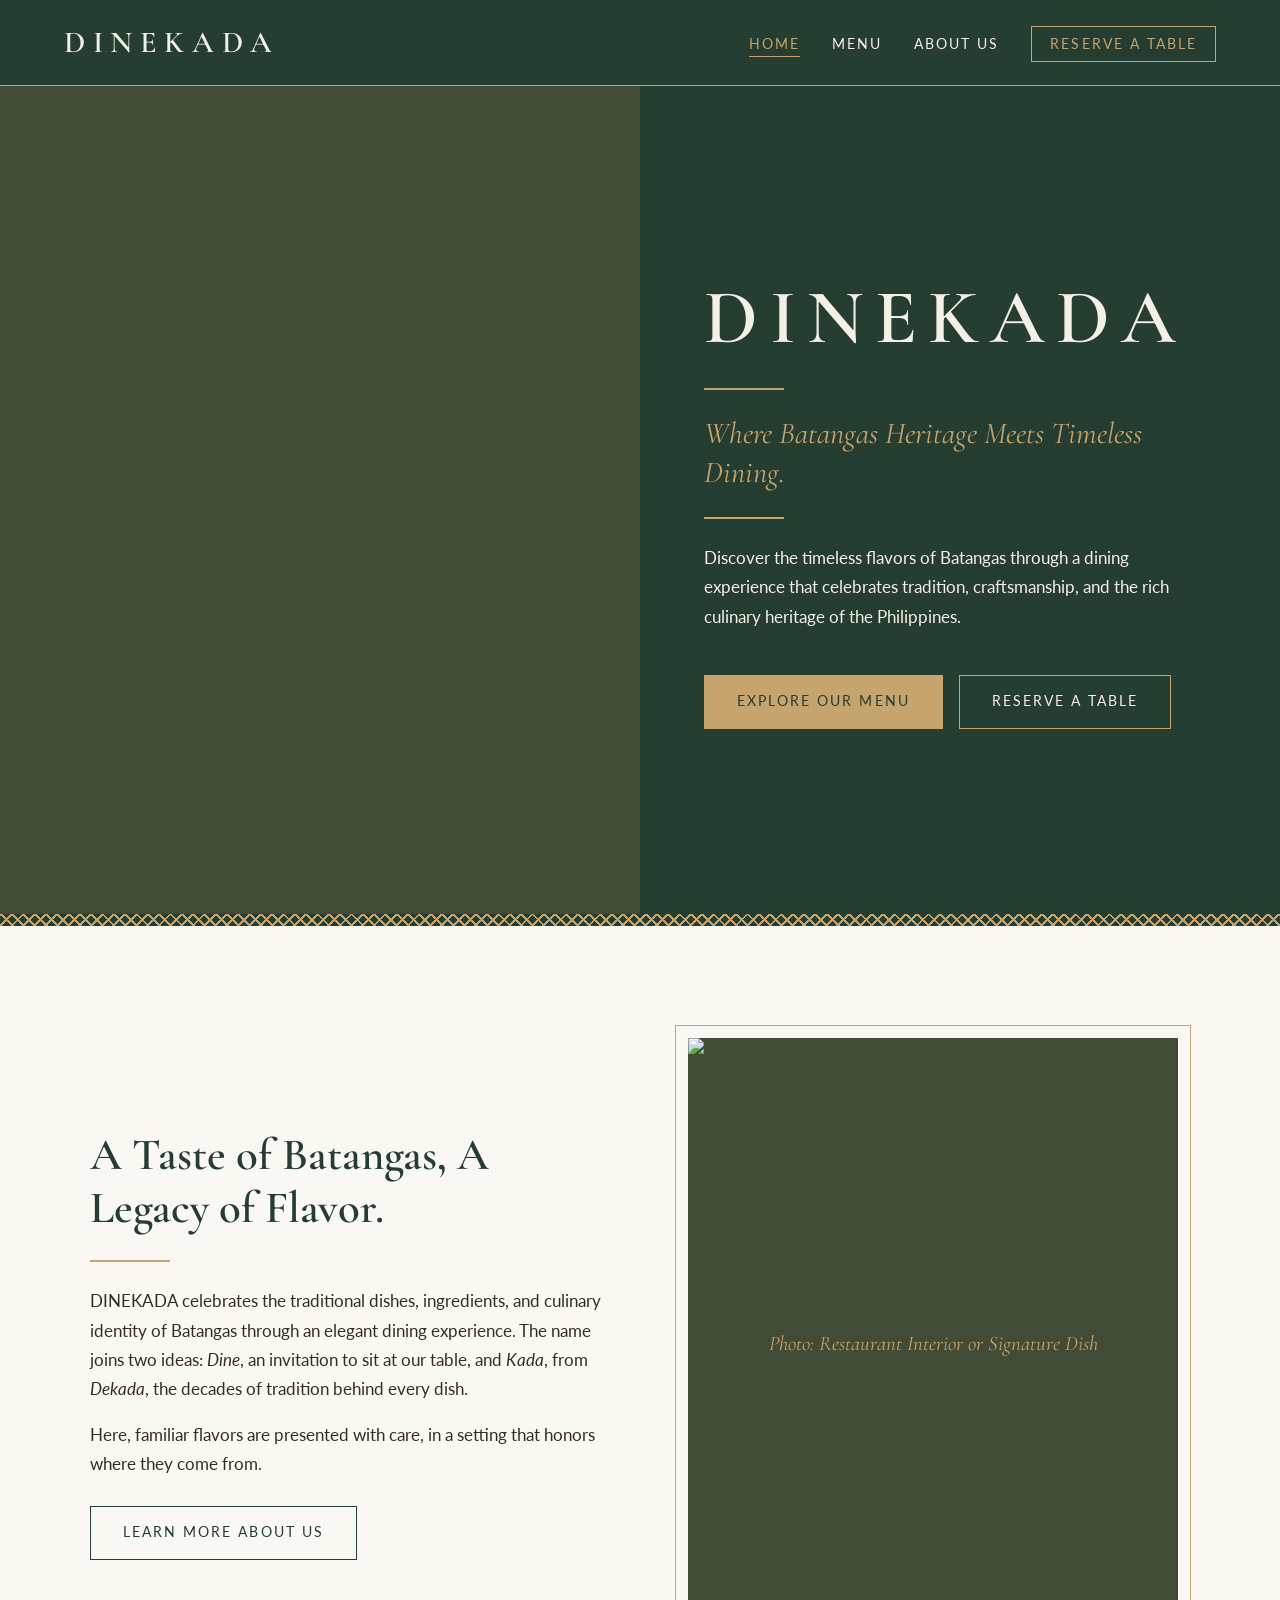
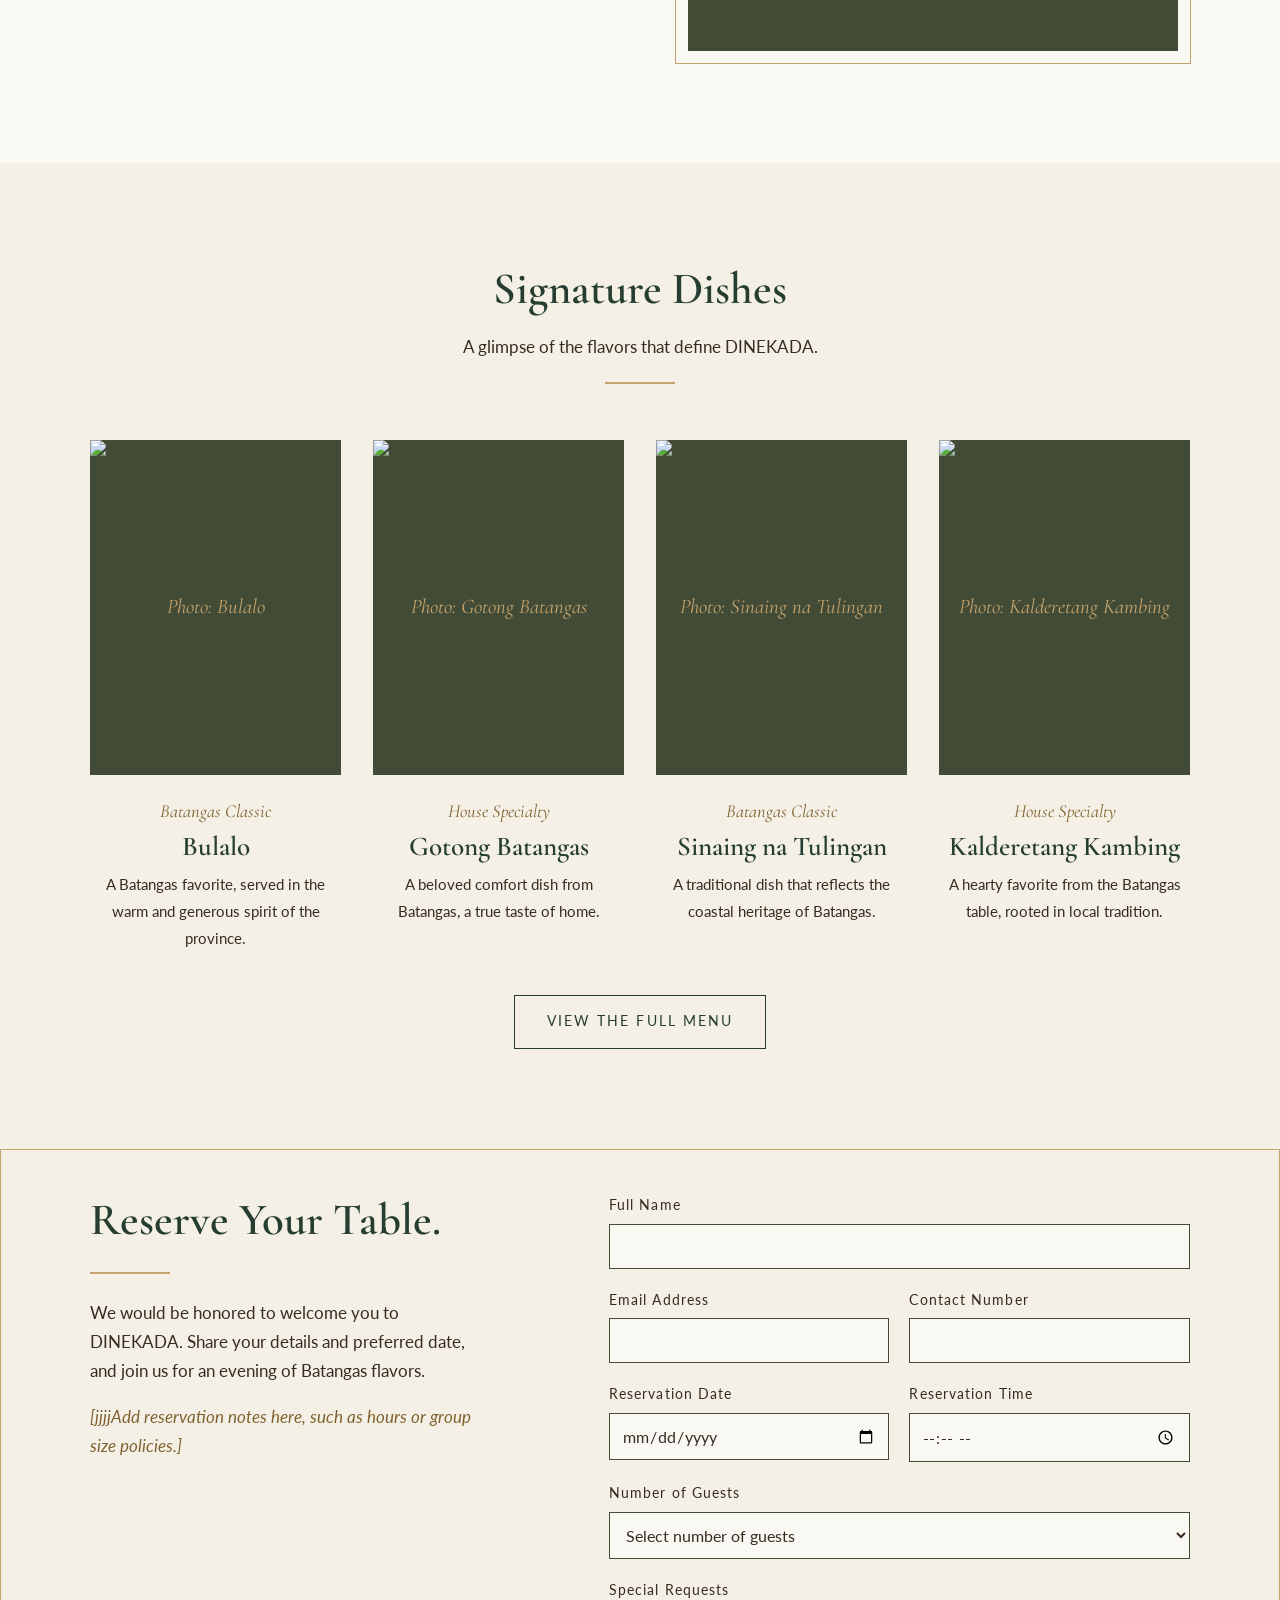
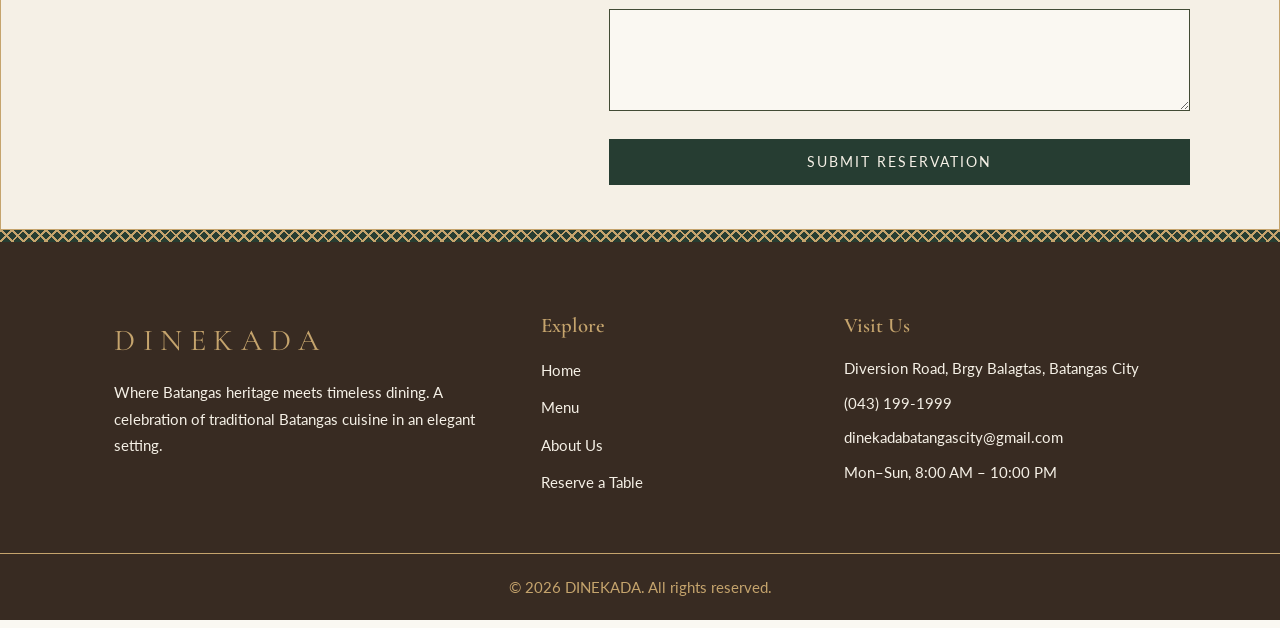
==== index.html @ 94283e31 "commit" ====
<!DOCTYPE html>
<html lang="en">
<head>
  <meta charset="UTF-8">
  <meta name="viewport" content="width=device-width, initial-scale=1.0">
  <title>DINEKADA | Where Batangas Heritage Meets Timeless Dining</title>
  <meta name="description" content="DINEKADA is a fine dining restaurant celebrating traditional Batangas cuisine.">

  <!-- Fonts (needs internet). If offline, the website uses Georgia and Arial instead. -->
  <link rel="preconnect" href="https://fonts.googleapis.com">
  <link rel="preconnect" href="https://fonts.gstatic.com" crossorigin>
  <link href="https://fonts.googleapis.com/css2?family=Cormorant+Garamond:ital,wght@0,500;0,600;1,500&family=Lato:wght@400;700&display=swap" rel="stylesheet">

  <!-- The one stylesheet used by all three pages -->
  <link rel="stylesheet" href="style.css">
</head>
<body>

  <!-- ===== NAVIGATION BAR (same on every page) ===== -->
  <header class="site-header">
    <nav class="nav-container">
      <a href="index.html" class="logo">DINEKADA</a>
      <ul class="nav-links">
        <li><a href="index.html" class="active">Home</a></li>
        <li><a href="menu.html">Menu</a></li>
        <li><a href="about.html">About Us</a></li>
        <li><a href="#reservation" class="nav-reserve">Reserve a Table</a></li>
      </ul>
    </nav>
  </header>

  <main>

  <!-- ===== HERO: slideshow on the left, restaurant introduction on the right ===== -->
  <section class="hero">

    <!-- CSS-only slideshow (no JavaScript). 4 photos fade in and out. -->
    <div class="hero-slideshow">
      <!-- PHOTO: replace images/restaurant/restaurant1.jpg -->
      <div class="slide slide-1 photo-frame" data-label="Restaurant Photo 1">
        <img src="images/restaurant/restaurant1.jpg" alt="DINEKADA restaurant, photo 1">
      </div>

      <!-- PHOTO: replace images/restaurant/restaurant2.jpg -->
      <div class="slide slide-2 photo-frame" data-label="Restaurant Photo 2">
        <img src="images/restaurant/restaurant2.jpg" alt="DINEKADA restaurant, photo 2">
      </div>

      <!-- PHOTO: replace images/restaurant/restaurant3.jpg -->
      <div class="slide slide-3 photo-frame" data-label="Restaurant Photo 3">
        <img src="images/restaurant/restaurant3.jpg" alt="DINEKADA restaurant, photo 3">
      </div>

      <!-- PHOTO: replace images/restaurant/restaurant4.jpg -->
      <div class="slide slide-4 photo-frame" data-label="Restaurant Photo 4">
        <img src="images/restaurant/restaurant4.jpg" alt="DINEKADA restaurant, photo 4">
      </div>

    </div>

    <div class="hero-text">
      <h1>DINEKADA</h1>
      <div class="gold-line"></div>
      <p class="hero-tagline">Where Batangas Heritage Meets Timeless Dining.</p>
      <div class="gold-line"></div>
      <p class="hero-intro">Discover the timeless flavors of Batangas through a dining experience that celebrates tradition, craftsmanship, and the rich culinary heritage of the Philippines.</p>
      <div class="button-row">
        <a href="menu.html" class="btn btn-gold">Explore Our Menu</a>
        <a href="#reservation" class="btn btn-outline">Reserve a Table</a>
      </div>
    </div>
  </section>

  <div class="weave-band"></div>

  <!-- ===== RESTAURANT INTRODUCTION ===== -->
  <section class="section bg-ivory" id="introduction">
    <div class="container split">
      <div>
        <h2>A Taste of Batangas, A Legacy of Flavor.</h2>
        <div class="gold-line"></div>
        <!-- EDIT: change this description to your own words -->
        <p>DINEKADA celebrates the traditional dishes, ingredients, and culinary identity of Batangas through an elegant dining experience. The name joins two ideas: <em>Dine</em>, an invitation to sit at our table, and <em>Kada</em>, from <em>Dekada</em>, the decades of tradition behind every dish.</p>
        <p>Here, familiar flavors are presented with care, in a setting that honors where they come from.</p>
        <div class="button-row">
          <a href="about.html" class="btn btn-dark">Learn More About Us</a>
        </div>
      </div>
      <!-- PHOTO: replace images/restaurant/interior1.jpg -->
<div class="photo-frame photo-tall photo-outlined" data-label="Photo: Restaurant Interior or Signature Dish">
  <img src="images/restaurant/interior1.jpg" alt="Interior of the DINEKADA dining room">
</div>
    </div>
  </section>

  <!-- ===== FEATURED FOOD ===== -->
  <section class="section bg-cream" id="featured-food">
    <div class="container">
      <div class="section-heading">
        <h2>Signature Dishes</h2>
        <p>A glimpse of the flavors that define DINEKADA.</p>
      </div>
      <div class="dish-grid">
        <article class="dish-card">
          <!-- PHOTO: replace images/food/bulalo.jpg -->
<div class="photo-frame photo-port " data-label="Photo: Bulalo">
  <img src="images/food/bulalo.jpg" alt="Bulalo served at DINEKADA">
</div>
          <span class="dish-tag">Batangas Classic</span>
          <h3>Bulalo</h3>
          <p>A Batangas favorite, served in the warm and generous spirit of the province.</p>
        </article>

        <article class="dish-card">
          <!-- PHOTO: replace images/food/gotong-batangas.jpg -->
<div class="photo-frame photo-port " data-label="Photo: Gotong Batangas">
  <img src="images/food/gotong-batangas.jpg" alt="Gotong Batangas served at DINEKADA">
</div>
          <span class="dish-tag">House Specialty</span>
          <h3>Gotong Batangas</h3>
          <p>A beloved comfort dish from Batangas, a true taste of home.</p>
        </article>

        <article class="dish-card">
          <!-- PHOTO: replace images/food/sinaing-na-tulingan.jpg -->
<div class="photo-frame photo-port " data-label="Photo: Sinaing na Tulingan">
  <img src="images/food/sinaing-na-tulingan.jpg" alt="Sinaing na Tulingan served at DINEKADA">
</div>
          <span class="dish-tag">Batangas Classic</span>
          <h3>Sinaing na Tulingan</h3>
          <p>A traditional dish that reflects the coastal heritage of Batangas.</p>
        </article>

        <article class="dish-card">
          <!-- PHOTO: replace images/food/kalderetang-kambing.jpg -->
<div class="photo-frame photo-port " data-label="Photo: Kalderetang Kambing">
  <img src="images/food/kalderetang-kambing.jpg" alt="Kalderetang Kambing served at DINEKADA">
</div>
          <span class="dish-tag">House Specialty</span>
          <h3>Kalderetang Kambing</h3>
          <p>A hearty favorite from the Batangas table, rooted in local tradition.</p>
        </article>
      </div>
      <div class="button-row button-row-center">
        <a href="menu.html" class="btn btn-dark">View the Full Menu</a>
      </div>
    </div>
  </section>

  <!-- ===== RESERVATION ===== -->
<form class="reservation-form" action="thankyou.html" method="get">
    <div class="container reservation-layout">

      <div class="reservation-info">
        <h2>Reserve Your Table.</h2>
        <div class="gold-line"></div>
        <p>We would be honored to welcome you to DINEKADA. Share your details and preferred date, and join us for an evening of Batangas flavors.</p>
        <p class="placeholder-text">[jjjjAdd reservation notes here, such as hours or group size policies.]</p>
      </div>

      <!-- RESERVATION FORM
           This form only displays the fields. It does NOT save or send anything yet.
           Later, a backend developer can replace action="#" with the real
           address (for example action="reserve.php"). Each field already has a
           "name" so a backend can read it. -->
      <form class="reservation-form" action="#" method="post">
        <div class="form-grid">

          <div class="form-full">
            <label for="full-name">Full Name</label>
            <input type="text" id="full-name" name="full_name" required>
          </div>

          <div>
            <label for="email">Email Address</label>
            <input type="email" id="email" name="email" required>
          </div>

          <div>
            <label for="phone">Contact Number</label>
            <input type="tel" id="phone" name="phone" required>
          </div>

          <div>
            <label for="date">Reservation Date</label>
            <input type="date" id="date" name="reservation_date" required>
          </div>

          <div>
            <label for="time">Reservation Time</label>
            <input type="time" id="time" name="reservation_time" required>
          </div>

          <div class="form-full">
            <label for="guests">Number of Guests</label>
            <select id="guests" name="guests" required>
              <option value="">Select number of guests</option>
              <option>1</option><option>2</option><option>3</option><option>4</option>
              <option>5</option><option>6</option><option>7</option><option>8</option>
              <option>9</option><option>10</option><option>More than 10</option>
            </select>
          </div>

          <div class="form-full">
            <label for="requests">Special Requests</label>
            <textarea id="requests" name="special_requests" rows="4"></textarea>
          </div>

          <div class="form-full">
            <button type="submit" class="btn">Submit Reservation</button>
          </div>

        </div>
      </form>

    </div>
  </section>

  </main>

  <!-- ===== FOOTER (same on every page) ===== -->
  <div class="weave-band"></div>
  <footer class="site-footer">
    <div class="footer-container">

      <div class="footer-brand">
        <div class="footer-logo">DINEKADA</div>
        <p>Where Batangas heritage meets timeless dining. A celebration of traditional Batangas cuisine in an elegant setting.</p>
      </div>

      <div>
        <h4>Explore</h4>
        <ul class="footer-links">
          <li><a href="index.html">Home</a></li>
          <li><a href="menu.html">Menu</a></li>
          <li><a href="about.html">About Us</a></li>
          <li><a href="index.html#reservation">Reserve a Table</a></li>
        </ul>
      </div>

      <div>
        <h4>Visit Us</h4>
        <p> Diversion Road, Brgy Balagtas, Batangas City</p>
        <p> (043) 199-1999 </p>
        <p> dinekadabatangascity@gmail.com</p>
        <p> Mon–Sun, 8:00 AM – 10:00 PM</p>
      </div> 

    </div>
    <p class="copyright">&copy; 2026 DINEKADA. All rights reserved.</p>
  </footer>

</body>
</html>
---- style.css ----
/* =====================================================
   DINEKADA – style.css
   One stylesheet shared by index.html, menu.html, about.html

   TABLE OF CONTENTS
   1. Colors, fonts and basic settings
   2. Navigation bar
   3. Buttons
   4. Photo frames (image placeholders)
   5. Layout helpers (sections, split layout)
   6. Homepage: hero slideshow
   7. Homepage: featured dishes
   8. Reservation form
   9. Page banner (Menu and About pages)
   10. Menu page
   11. About page
   12. Footer
   13. Tablet and mobile (responsive)
   ===================================================== */


/* ---------- 1. COLORS, FONTS AND BASIC SETTINGS ---------- */

/* Colors are saved as variables. Change a color here
   and it changes everywhere on the website. */
:root {
  --forest: #263D32;      /* Deep Forest Green */
  --olive: #424B35;       /* Dark Olive */
  --gold: #C5A46D;        /* Antique Gold */
  --gold-dark: #7F6130;   /* Darker gold, easier to read on cream */
  --cream: #F5F0E6;       /* Warm Cream */
  --ivory: #FAF8F2;       /* Ivory White */
  --brown: #382B22;       /* Dark Brown */
}

* {
  box-sizing: border-box;
}

html {
  scroll-behavior: smooth;   /* smooth jump when clicking anchor links */
}

body {
  margin: 0;
  font-family: "Lato", Arial, sans-serif;   /* body text */
  font-size: 1.05rem;
  line-height: 1.75;
  color: var(--brown);
  background: var(--ivory);
}

/* Headings use a serif font */
h1, h2, h3, h4 {
  font-family: "Cormorant Garamond", Georgia, serif;
  font-weight: 600;
  line-height: 1.2;
  margin: 0 0 16px;
}

h2 { font-size: 2.8rem; color: var(--forest); }
h3 { font-size: 1.7rem; color: var(--forest); }

p { margin: 0 0 16px; }

a { color: inherit; }

img { max-width: 100%; display: block; }

/* Keyboard users can see where they are */
a:focus-visible, input:focus, select:focus, textarea:focus {
  outline: 2px solid var(--gold);
  outline-offset: 3px;
}

/* Anchor links should not hide under the sticky navigation bar */
[id] { scroll-margin-top: 90px; }


/* ---------- 2. NAVIGATION BAR ---------- */

.site-header {
  background: var(--forest);
  border-bottom: 1px solid var(--gold);
  position: sticky;      /* stays at the top while scrolling */
  top: 0;
  z-index: 100;
}

.nav-container {
  max-width: 1200px;
  margin: 0 auto;
  padding: 16px 24px;
  display: flex;
  justify-content: space-between;
  align-items: center;
  flex-wrap: wrap;
  gap: 12px;
}

.logo {
  font-family: "Cormorant Garamond", Georgia, serif;
  font-size: 1.9rem;
  font-weight: 600;
  letter-spacing: 0.25em;
  color: var(--cream);
  text-decoration: none;
}

.nav-links {
  display: flex;
  align-items: center;
  gap: 32px;
  list-style: none;
  margin: 0;
  padding: 0;
}

.nav-links a {
  color: var(--cream);
  text-decoration: none;
  font-size: 0.85rem;
  letter-spacing: 0.15em;
  text-transform: uppercase;
  padding-bottom: 4px;
  border-bottom: 1px solid transparent;
  transition: color 0.3s, border-color 0.3s;
}

.nav-links a:hover,
.nav-links a.active {
  color: var(--gold);
  border-bottom-color: var(--gold);
}

/* "Reserve a Table" link looks like a small outlined button */
.nav-links a.nav-reserve {
  border: 1px solid var(--gold);
  color: var(--gold);
  padding: 9px 18px;
}

.nav-links a.nav-reserve:hover {
  background: var(--gold);
  color: var(--forest);
}


/* ---------- 3. BUTTONS ---------- */

.btn {
  display: inline-block;
  padding: 14px 32px;
  border: 1px solid var(--gold);
  font-size: 0.85rem;
  letter-spacing: 0.15em;
  text-transform: uppercase;
  text-decoration: none;
  transition: background 0.3s, color 0.3s;
}

/* Solid gold button (used on dark backgrounds) */
.btn-gold { background: var(--gold); color: var(--forest); }
.btn-gold:hover { background: transparent; color: var(--gold); }

/* Outline button (used on dark backgrounds) */
.btn-outline { color: var(--cream); }
.btn-outline:hover { background: var(--gold); color: var(--forest); }

/* Dark button (used on light backgrounds) */
.btn-dark { border-color: var(--forest); color: var(--forest); }
.btn-dark:hover { background: var(--forest); color: var(--cream); }

.button-row { display: flex; flex-wrap: wrap; gap: 16px; margin-top: 28px; }


/* ---------- 4. PHOTO FRAMES (IMAGE PLACEHOLDERS) ---------- */

/* Every photo sits inside a .photo-frame.
   The dark box and label show until your real photo is added. */
.photo-frame {
  position: relative;
  background: var(--olive);
  display: flex;
  align-items: center;
  justify-content: center;
  overflow: hidden;
}

/* The label comes from the data-label attribute in the HTML */
.photo-frame::before {
  content: attr(data-label);
  color: var(--gold);
  font-family: "Cormorant Garamond", Georgia, serif;
  font-style: italic;
  font-size: 1.3rem;
  text-align: center;
  padding: 16px;
}

/* The real photo covers the whole frame (and hides the label) */
.photo-frame img {
  position: absolute;
  top: 0;
  left: 0;
  width: 100%;
  height: 100%;
  object-fit: cover;
  color: transparent;   /* hides alt text while photo is missing */
}

/* Photo shapes */
.photo-tall  { aspect-ratio: 4 / 5; }
.photo-wide  { aspect-ratio: 16 / 7; }
.photo-land  { aspect-ratio: 4 / 3; }
.photo-port  { aspect-ratio: 3 / 4; }

/* Thin gold outline set slightly away from the photo */
.photo-outlined {
  outline: 1px solid var(--gold);
  outline-offset: 12px;
  margin: 12px;
}


/* ---------- 5. LAYOUT HELPERS ---------- */

.section { padding: 100px 24px; }
.container { max-width: 1100px; margin: 0 auto; }

.bg-ivory  { background: var(--ivory); }
.bg-cream  { background: var(--cream); }
.bg-forest { background: var(--forest); color: var(--cream); }
.bg-forest h2, .bg-forest h3 { color: var(--cream); }

/* Centered heading with a short gold line underneath */
.section-heading { text-align: center; max-width: 720px; margin: 0 auto 56px; }
.section-heading::after {
  content: "";
  display: block;
  width: 70px;
  height: 2px;
  background: var(--gold);
  margin: 20px auto 0;
}

/* Two columns: photo on one side, text on the other */
.split {
  display: grid;
  grid-template-columns: 1fr 1fr;
  gap: 72px;
  align-items: center;
}

/* Woven pattern strip: two sets of diagonal gold lines cross each other */
.weave-band {
  height: 12px;
  background-color: var(--forest);
  background-image:
    repeating-linear-gradient(45deg, var(--gold), var(--gold) 2px, transparent 2px, transparent 8px),
    repeating-linear-gradient(-45deg, var(--gold), var(--gold) 2px, transparent 2px, transparent 8px);
}

.gold-line { width: 80px; height: 2px; background: var(--gold); margin: 24px 0; }

/* Text shown inside [square brackets] is meant to be replaced */
.placeholder-text { color: var(--gold-dark); font-style: italic; }
.bg-forest .placeholder-text { color: var(--gold); }


/* ---------- 6. HOMEPAGE: HERO SLIDESHOW ---------- */

.hero {
  display: grid;
  grid-template-columns: 1fr 1fr;    /* 50% photos, 50% text */
  min-height: calc(100vh - 72px);
}

.hero-slideshow {
  position: relative;
  background: var(--olive);
  overflow: hidden;
}

/* Each slide sits on top of the others and fades in and out.
   There are 4 slides and the full cycle takes 24 seconds (6 seconds each). */
.slide {
  position: absolute;
  top: 0;
  left: 0;
  width: 100%;
  height: 100%;
  opacity: 0;
  animation: slideshow 24s infinite;
}

/* Each slide starts 6 seconds after the one before */
.slide-1 { animation-delay: 0s; }
.slide-2 { animation-delay: 6s; }
.slide-3 { animation-delay: 12s; }
.slide-4 { animation-delay: 18s; }

@keyframes slideshow {
  0%   { opacity: 0; }
  4%   { opacity: 1; }
  25%  { opacity: 1; }
  29%  { opacity: 0; }
  100% { opacity: 0; }
}

.hero-text {
  background: var(--forest);
  color: var(--cream);
  display: flex;
  flex-direction: column;
  justify-content: center;
  padding: 72px 64px;
}

.hero-text h1 {
  font-size: 4.8rem;
  letter-spacing: 0.15em;
  color: var(--cream);
  margin: 0;
}

.hero-tagline {
  font-family: "Cormorant Garamond", Georgia, serif;
  font-style: italic;
  font-size: 1.9rem;
  line-height: 1.3;
  color: var(--gold);
  margin: 0;
}

.hero-intro { max-width: 480px; }


/* ---------- 7. HOMEPAGE: FEATURED DISHES ---------- */

.dish-grid {
  display: grid;
  grid-template-columns: repeat(4, 1fr);
  gap: 32px;
}

.dish-card { text-align: center; }
.dish-card .photo-frame { margin-bottom: 20px; }

.dish-tag {
  display: block;
  font-family: "Cormorant Garamond", Georgia, serif;
  font-style: italic;
  font-size: 1.15rem;
  color: var(--gold-dark);
  margin-bottom: 4px;
}

.dish-card h3 { margin-bottom: 8px; }
.dish-card p { font-size: 0.95rem; }


/* ---------- 8. RESERVATION FORM ---------- */

.reservation-layout {
  display: grid;
  grid-template-columns: 1fr 1.3fr;
  gap: 72px;
  align-items: start;
}

.reservation-info p { max-width: 400px; }

.reservation-form {
  background: var(--cream);
  color: var(--brown);
  padding: 44px;
  border: 1px solid var(--gold);
}

.form-grid {
  display: grid;
  grid-template-columns: 1fr 1fr;
  gap: 20px;
}

.form-full { grid-column: 1 / -1; }   /* field takes the full width */

.reservation-form label {
  display: block;
  font-size: 0.85rem;
  letter-spacing: 0.08em;
  margin-bottom: 6px;
}

.reservation-form input,
.reservation-form select,
.reservation-form textarea {
  width: 100%;
  padding: 12px;
  font-family: inherit;
  font-size: 1rem;
  color: var(--brown);
  background: var(--ivory);
  border: 1px solid var(--olive);
}

.reservation-form button {
  width: 100%;
  font-family: inherit;
  cursor: pointer;
  background: var(--forest);
  color: var(--cream);
  border-color: var(--forest);
}

.reservation-form button:hover {
  background: var(--gold);
  color: var(--forest);
  border-color: var(--gold);
}


/* ---------- 9. PAGE BANNER (MENU AND ABOUT PAGES) ---------- */

.page-banner {
  background: var(--forest);
  color: var(--cream);
  text-align: center;
  padding: 88px 24px 72px;
}

.page-banner h1 {
  font-size: 4rem;
  letter-spacing: 0.1em;
  color: var(--cream);
  margin-bottom: 12px;
}

.page-banner p { max-width: 560px; margin: 0 auto; color: var(--gold); font-style: italic; font-size: 1.15rem; }


/* ---------- 10. MENU PAGE ---------- */

/* Row of category links at the top of the menu */
.menu-nav {
  background: var(--cream);
  border-bottom: 1px solid var(--gold);
  padding: 20px 24px;
}

.menu-nav ul {
  display: flex;
  flex-wrap: wrap;
  justify-content: center;
  gap: 8px 32px;
  list-style: none;
  margin: 0 auto;
  padding: 0;
  max-width: 1100px;
}

.menu-nav a {
  text-decoration: none;
  color: var(--forest);
  font-size: 0.85rem;
  letter-spacing: 0.12em;
  text-transform: uppercase;
  border-bottom: 1px solid transparent;
  transition: color 0.3s, border-color 0.3s;
}

.menu-nav a:hover { color: var(--gold-dark); border-bottom-color: var(--gold); }

.menu-section { padding: 88px 24px; }

/* A list of dishes: name ........ price */
.menu-list {
  list-style: none;
  margin: 0 auto;
  padding: 0;
  max-width: 720px;
}

.menu-list li {
  display: flex;
  align-items: baseline;
  gap: 12px;
  padding: 10px 0;
}

.item-name {
  font-family: "Cormorant Garamond", Georgia, serif;
  font-size: 1.45rem;
  font-weight: 600;
}

/* The dotted line between the name and the price */
.item-dots {
  flex: 1;
  border-bottom: 2px dotted var(--gold);
}

.item-price { color: var(--gold-dark); white-space: nowrap; }

/* Menu list with two columns (used for long lists) */
.menu-list-two {
  max-width: 1000px;
  display: grid;
  grid-template-columns: 1fr 1fr;
  column-gap: 72px;
}

/* Small headings inside a category (PANCIT, LOMI, etc.) */
.menu-subheading {
  text-align: center;
  font-style: italic;
  font-size: 1.6rem;
  color: var(--gold-dark);
  margin: 40px 0 12px;
}

.menu-note { text-align: center; font-size: 0.95rem; font-style: italic; margin-top: 16px; }

/* Lomi table: sizes in rows, regular and double toppings in columns */
.lomi-table {
  width: 100%;
  max-width: 720px;
  margin: 0 auto;
  border-collapse: collapse;
}

.lomi-table th,
.lomi-table td {
  padding: 12px 8px;
  border-bottom: 2px dotted var(--gold);
  text-align: right;
}

.lomi-table th:first-child,
.lomi-table td:first-child { text-align: left; }

.lomi-table thead th {
  font-size: 0.8rem;
  letter-spacing: 0.12em;
  text-transform: uppercase;
  font-weight: 400;
  border-bottom: 1px solid var(--gold);
}

.lomi-table td:first-child {
  font-family: "Cormorant Garamond", Georgia, serif;
  font-size: 1.45rem;
  font-weight: 600;
}

/* "Authentic Batangas Flavors" – dark section with a gold frame */
.menu-signature {
  background: var(--forest);
  color: var(--cream);
  padding: 96px 24px;
}

.menu-signature h2 { color: var(--cream); }

.signature-frame {
  max-width: 1000px;
  margin: 0 auto;
  padding: 64px 56px;
  border: 1px solid var(--gold);
  outline: 1px solid var(--gold);
  outline-offset: 8px;
}

.menu-signature .item-name { font-size: 1.7rem; color: var(--cream); }
.menu-signature .item-price { color: var(--gold); }
.signature-intro { text-align: center; font-style: italic; color: var(--gold); max-width: 560px; margin: 0 auto 32px; }

/* Featured menu items: photo on one side, text on the other */
.showcase-row {
  display: grid;
  grid-template-columns: 1.2fr 1fr;
  gap: 64px;
  align-items: center;
  margin-bottom: 72px;
}

.showcase-row:last-child { margin-bottom: 0; }

/* Every second row swaps sides */
.showcase-reverse .photo-frame { order: 2; }

.showcase-text h3 { font-size: 2.4rem; }


/* ---------- 11. ABOUT PAGE ---------- */

.name-meaning {
  display: grid;
  grid-template-columns: 1fr 1fr;
  gap: 48px;
  margin-top: 56px;
}

.meaning-box { border-top: 2px solid var(--gold); padding-top: 20px; }

.meaning-word {
  font-family: "Cormorant Garamond", Georgia, serif;
  font-size: 3rem;
  letter-spacing: 0.15em;
  color: var(--forest);
  line-height: 1.1;
}

.meaning-origin { color: var(--gold-dark); font-style: italic; margin-bottom: 8px; }

/* Four owners */
.owner-grid {
  display: grid;
  grid-template-columns: repeat(4, 1fr);
  gap: 32px;
}

.owner-card { text-align: center; }
.owner-card .photo-frame { margin-bottom: 20px; }
.owner-card h3 { margin-bottom: 4px; font-size: 1.5rem; }
.owner-role { color: var(--gold-dark); font-style: italic; margin-bottom: 12px; }
.owner-card p { font-size: 0.95rem; }

/* Food philosophy list */
.philosophy-grid {
  display: grid;
  grid-template-columns: 1fr 1fr;
  gap: 32px 56px;
  margin-bottom: 64px;
}

.philosophy-item { border-left: 2px solid var(--gold); padding-left: 20px; }
.philosophy-item h3 { font-size: 1.5rem; margin-bottom: 4px; }
.philosophy-item p { margin: 0; }

.sourcing-box { border: 1px solid var(--gold); padding: 40px; }
.sourcing-box h3 { color: var(--gold); }

/* Mission and values */
.mission-statement {
  font-family: "Cormorant Garamond", Georgia, serif;
  font-size: 2rem;
  font-style: italic;
  line-height: 1.4;
  text-align: center;
  max-width: 800px;
  margin: 0 auto 64px;
  color: var(--forest);
}

.values-grid {
  display: grid;
  grid-template-columns: repeat(auto-fit, minmax(190px, 1fr));
  gap: 32px;
}

.value-item { border-top: 2px solid var(--gold); padding-top: 16px; }
.value-item h3 { font-size: 1.4rem; }
.value-item p { font-size: 0.95rem; margin: 0; }

/* History */
.history-year {
  font-family: "Cormorant Garamond", Georgia, serif;
  font-size: 2.6rem;
  font-style: italic;
  text-align: center;
  color: var(--forest);
  margin-bottom: 32px;
}

.milestones { list-style: none; max-width: 640px; margin: 0 auto; padding: 0 0 0 24px; border-left: 2px solid var(--gold); }
.milestones li { padding: 8px 0; }
.milestones strong { color: var(--gold-dark); }

/* Dining room gallery: one large photo and two smaller photos */
.gallery {
  display: grid;
  grid-template-columns: 2fr 1fr;
  grid-template-rows: 280px 280px;
  gap: 16px;
  margin-bottom: 40px;
}

.gallery .gallery-large { grid-row: span 2; }

.gallery figure { margin: 0; }
.gallery .photo-frame { height: 100%; }

.gallery figcaption {
  position: absolute;
  left: 0;
  bottom: 0;
  width: 100%;
  padding: 24px 16px 12px;
  color: var(--cream);
  font-size: 0.9rem;
  background: linear-gradient(transparent, rgba(56, 43, 34, 0.8));
  z-index: 1;
}

.dining-text { max-width: 720px; margin: 0 auto; text-align: center; }


/* ---------- 12. FOOTER ---------- */

.site-footer { background: var(--brown); color: var(--cream); }

.footer-container {
  max-width: 1100px;
  margin: 0 auto;
  padding: 72px 24px 48px;
  display: grid;
  grid-template-columns: 1.5fr 1fr 1.3fr;
  gap: 56px;
}

.footer-logo {
  font-family: "Cormorant Garamond", Georgia, serif;
  font-size: 1.9rem;
  letter-spacing: 0.25em;
  color: var(--gold);
  margin-bottom: 12px;
}

.site-footer h4 { color: var(--gold); font-size: 1.3rem; }
.site-footer p { font-size: 0.95rem; margin-bottom: 8px; }

.footer-links { list-style: none; margin: 0; padding: 0; }
.footer-links li { margin-bottom: 8px; }
.footer-links a { text-decoration: none; font-size: 0.95rem; transition: color 0.3s; }
.footer-links a:hover { color: var(--gold); }

.copyright {
  border-top: 1px solid var(--gold);
  text-align: center;
  padding: 20px 24px;
  font-size: 0.85rem;
  color: var(--gold);
  margin: 0;
}


/* ---------- 13. TABLET AND MOBILE (RESPONSIVE) ---------- */

/* Tablet */
@media (max-width: 960px) {
  .section, .menu-section { padding: 72px 24px; }

  .dish-grid,
  .owner-grid { grid-template-columns: 1fr 1fr; }

  .split,
  .reservation-layout,
  .showcase-row { grid-template-columns: 1fr; gap: 48px; }

  .showcase-reverse .photo-frame { order: 0; }

  .hero { grid-template-columns: 1fr; }
  .hero-slideshow { min-height: 55vh; }
  .hero-text { padding: 56px 32px; }
  .hero-text h1 { font-size: 3.6rem; }

  .footer-container { grid-template-columns: 1fr 1fr; }
  .footer-brand { grid-column: 1 / -1; }
}

/* Mobile */
@media (max-width: 640px) {
  h2 { font-size: 2.2rem; }

  .nav-container { justify-content: center; text-align: center; }
  .nav-links { flex-wrap: wrap; justify-content: center; gap: 12px 20px; }

  .dish-grid,
  .owner-grid,
  .philosophy-grid,
  .name-meaning,
  .menu-list-two,
  .form-grid,
  .footer-container { grid-template-columns: 1fr; }

  .reservation-form { padding: 28px 20px; }
  .signature-frame { padding: 40px 20px; }
  .page-banner h1 { font-size: 3rem; }
  .hero-text h1 { font-size: 2.8rem; }

  .gallery { grid-template-columns: 1fr; grid-template-rows: none; }
  .gallery .gallery-large { grid-row: auto; }
  .gallery .photo-frame { aspect-ratio: 4 / 3; height: auto; }

  .menu-list li { flex-wrap: wrap; }
  .item-name { font-size: 1.3rem; }
}

/* People who prefer less motion see a still first photo instead of a slideshow */
@media (prefers-reduced-motion: reduce) {
  .slide { animation: none; }
  .slide-1 { opacity: 1; }
  html { scroll-behavior: auto; }
}

/* Small helper classes */
.button-row-center { justify-content: center; }
.menu-subheading-first { margin-top: 0; }
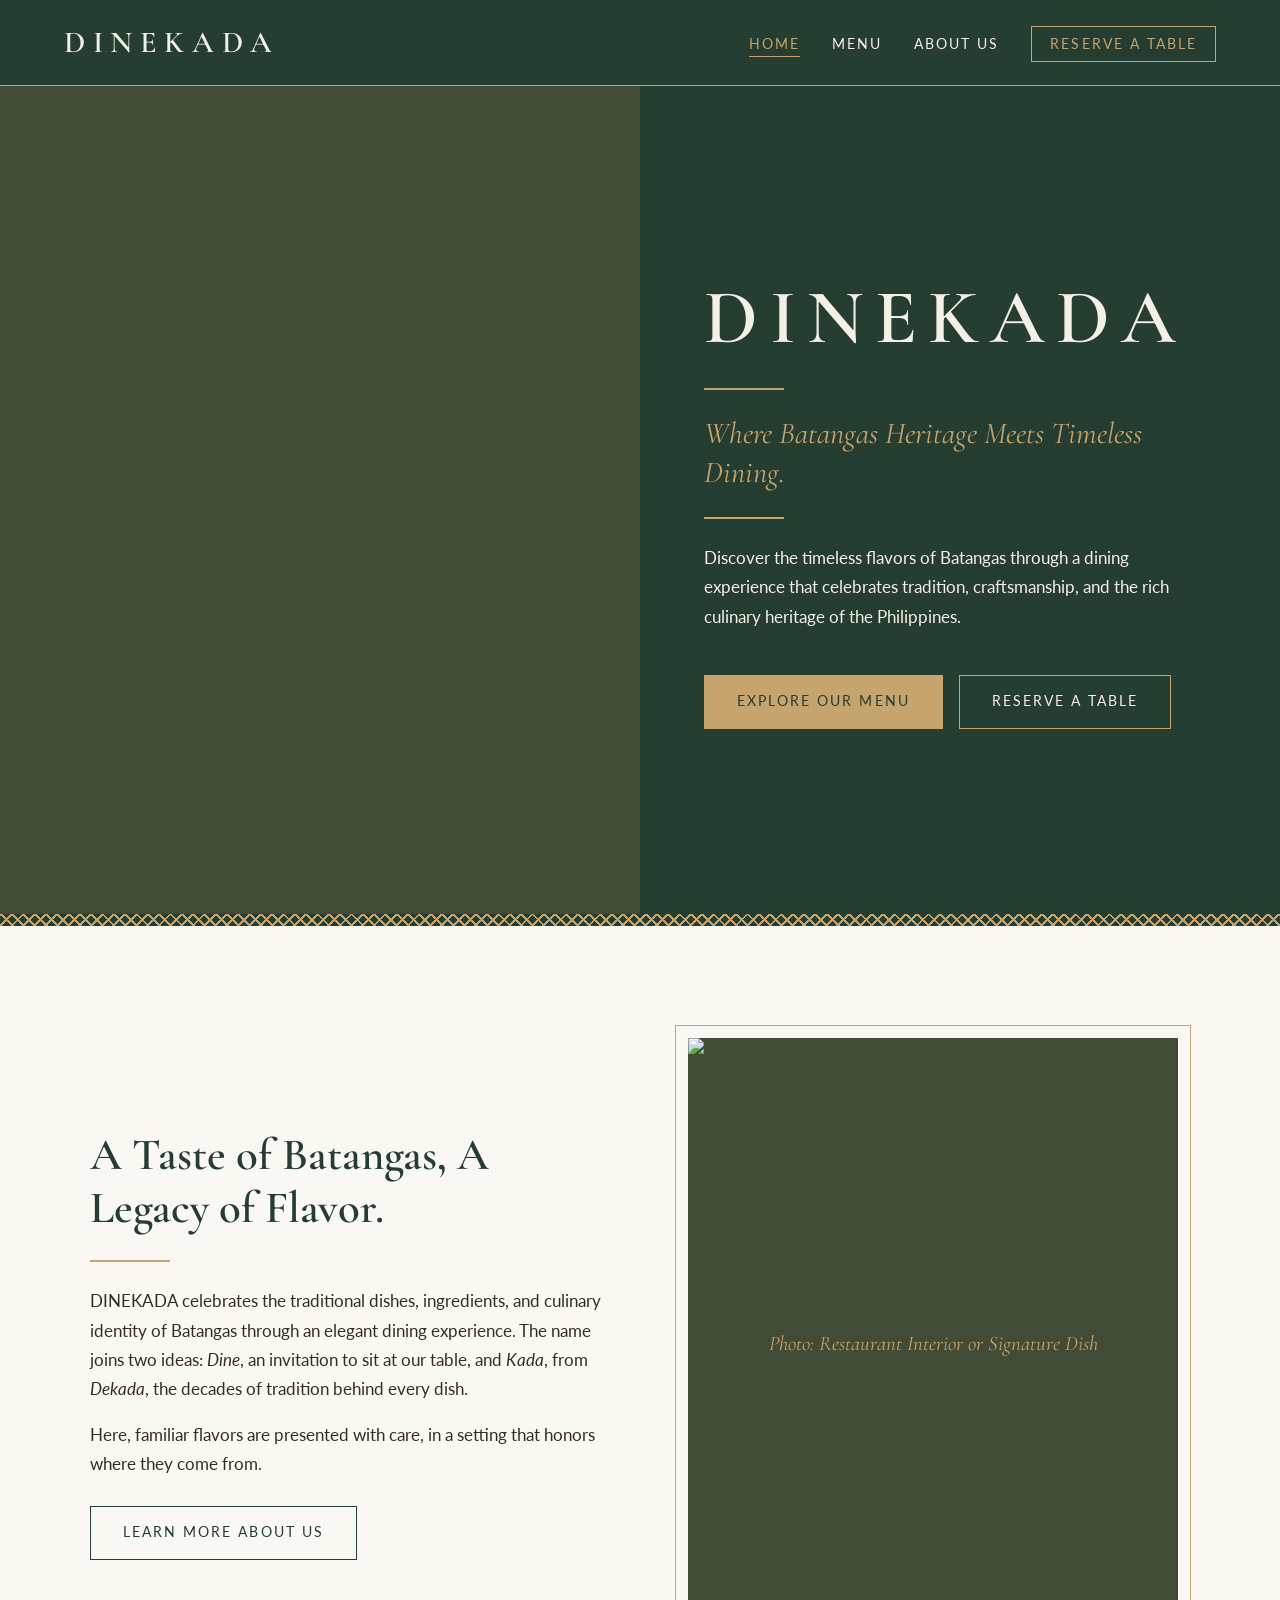
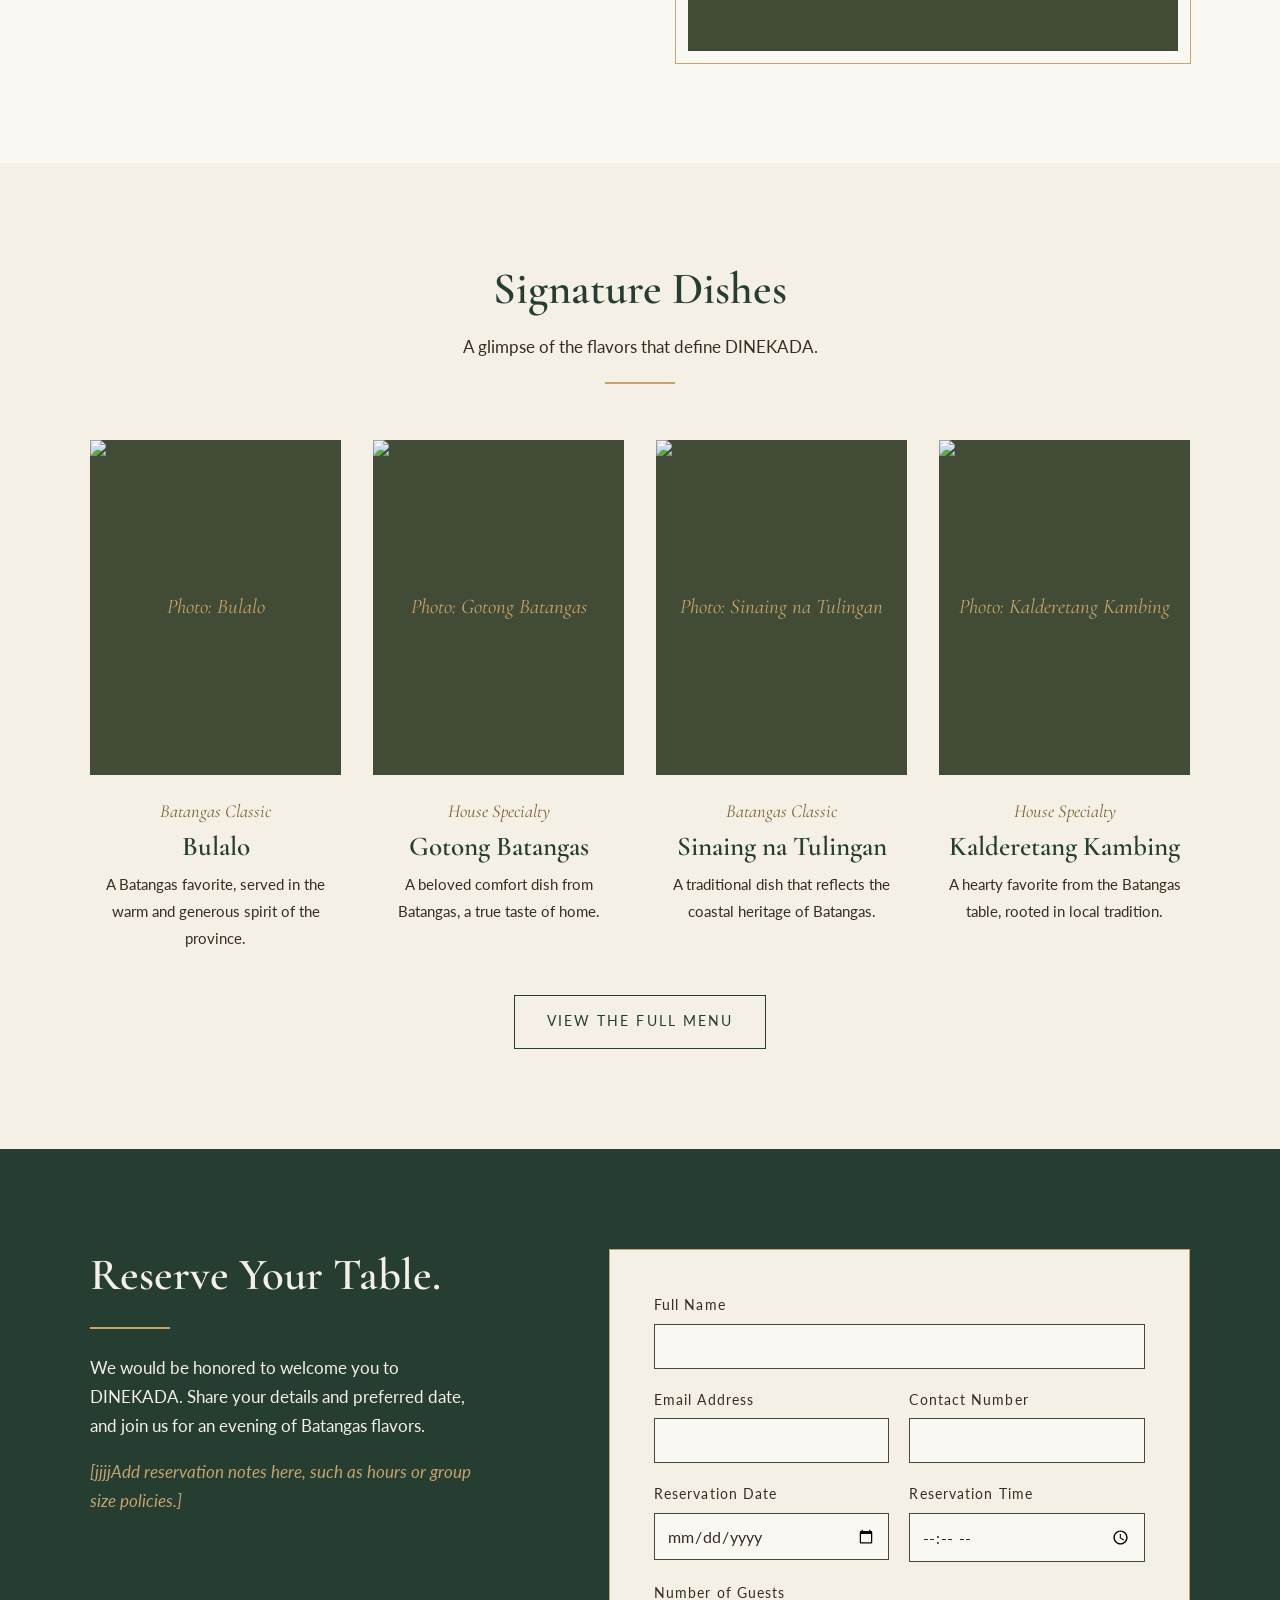
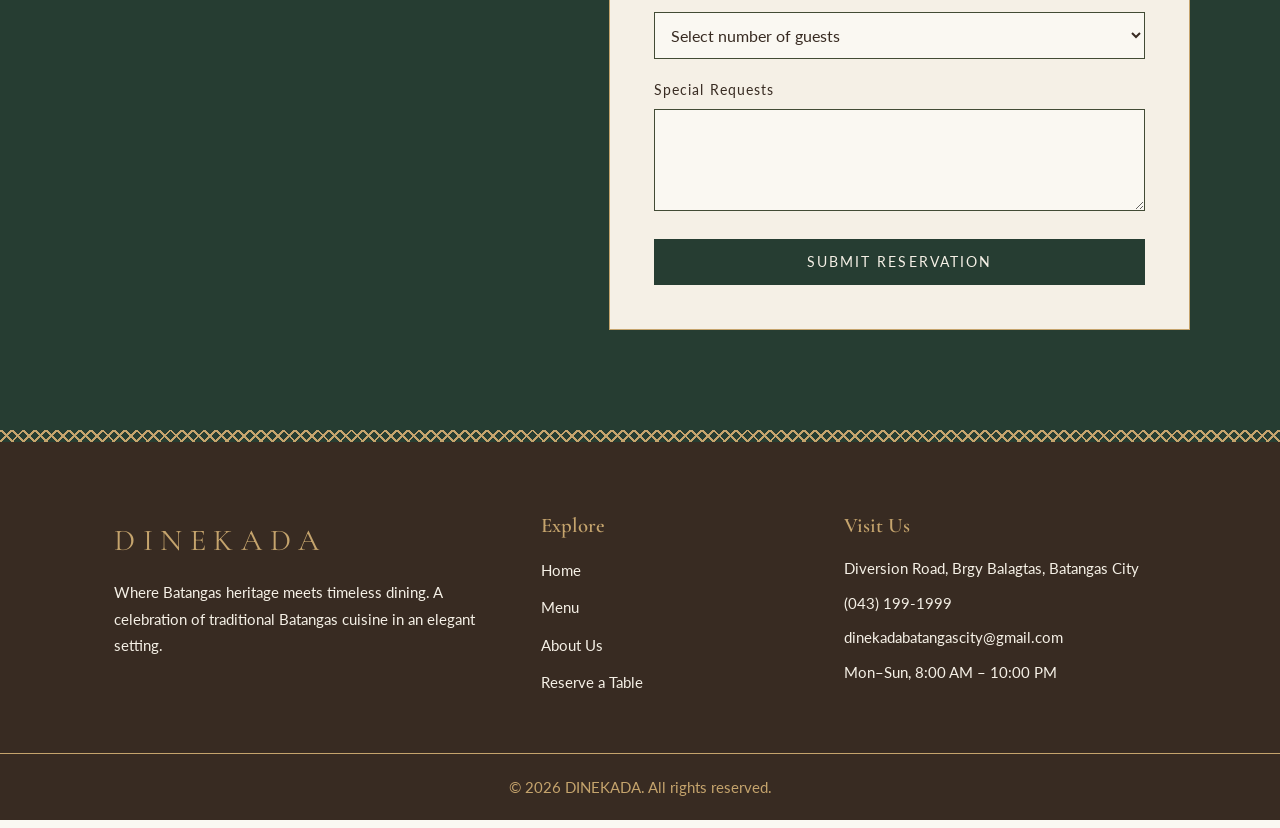
==== commit 02b2e192: "commit" ====
--- a/index.html
+++ b/index.html
@@ -148,7 +148,7 @@
   </section>
 
   <!-- ===== RESERVATION ===== -->
-<form class="reservation-form" action="thankyou.html" method="get">
+<section class="section bg-forest" id="reservation">
     <div class="container reservation-layout">
 
       <div class="reservation-info">
@@ -163,7 +163,7 @@
            Later, a backend developer can replace action="#" with the real
            address (for example action="reserve.php"). Each field already has a
            "name" so a backend can read it. -->
-      <form class="reservation-form" action="#" method="post">
+     <form class="reservation-form" action="thankyou.html" method="get">
         <div class="form-grid">
 
           <div class="form-full">
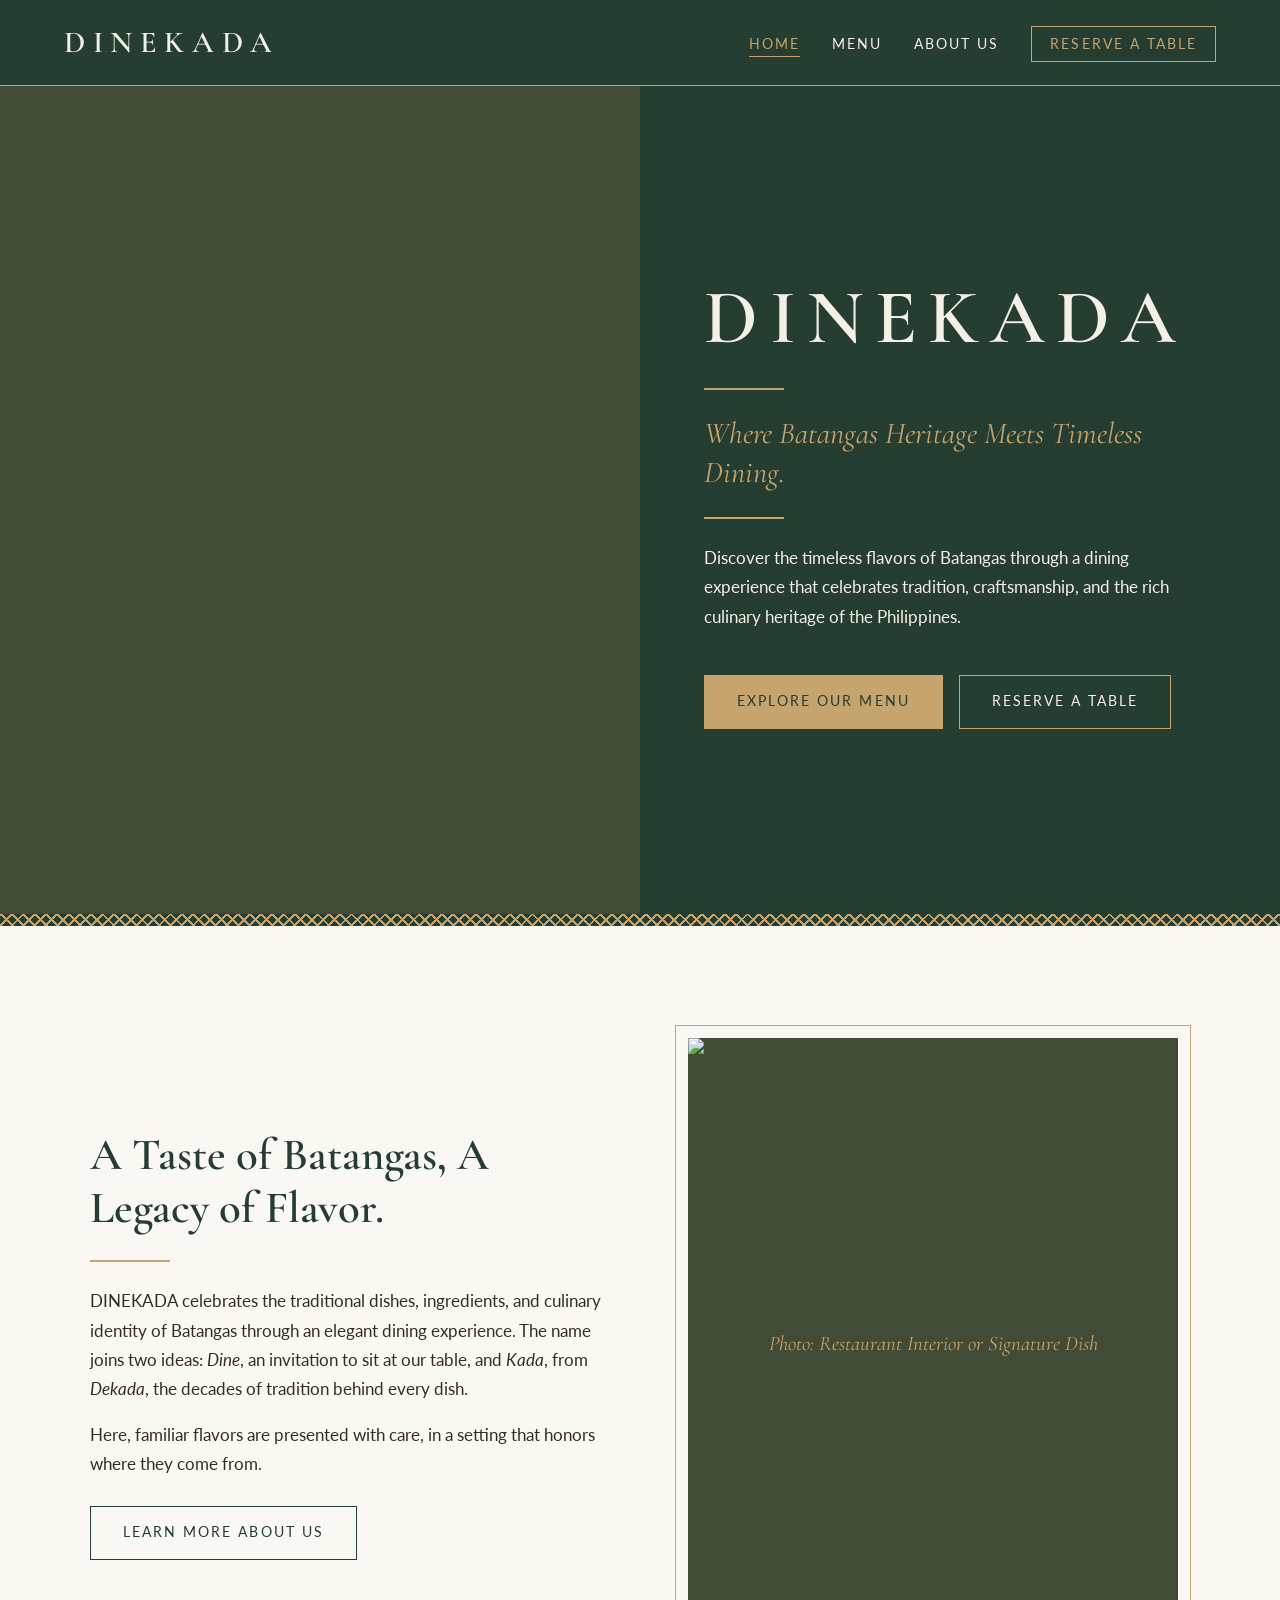
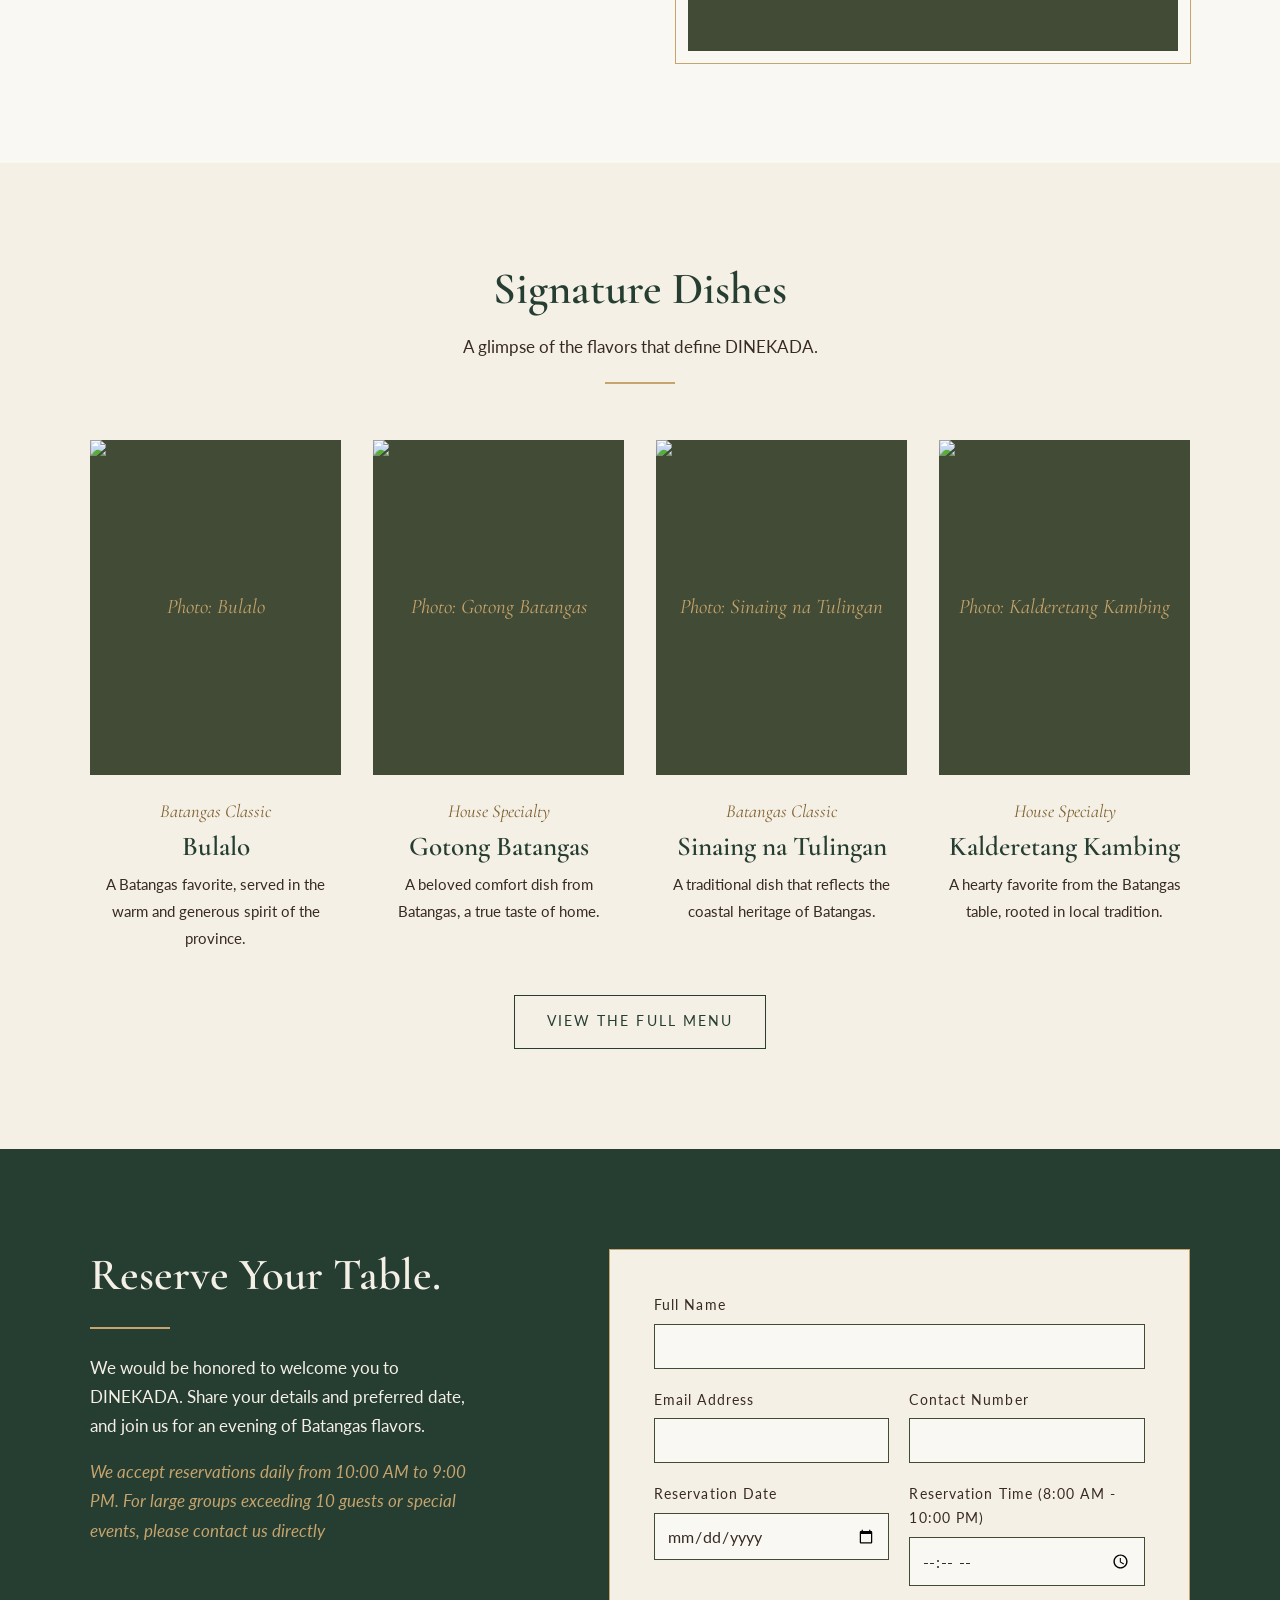
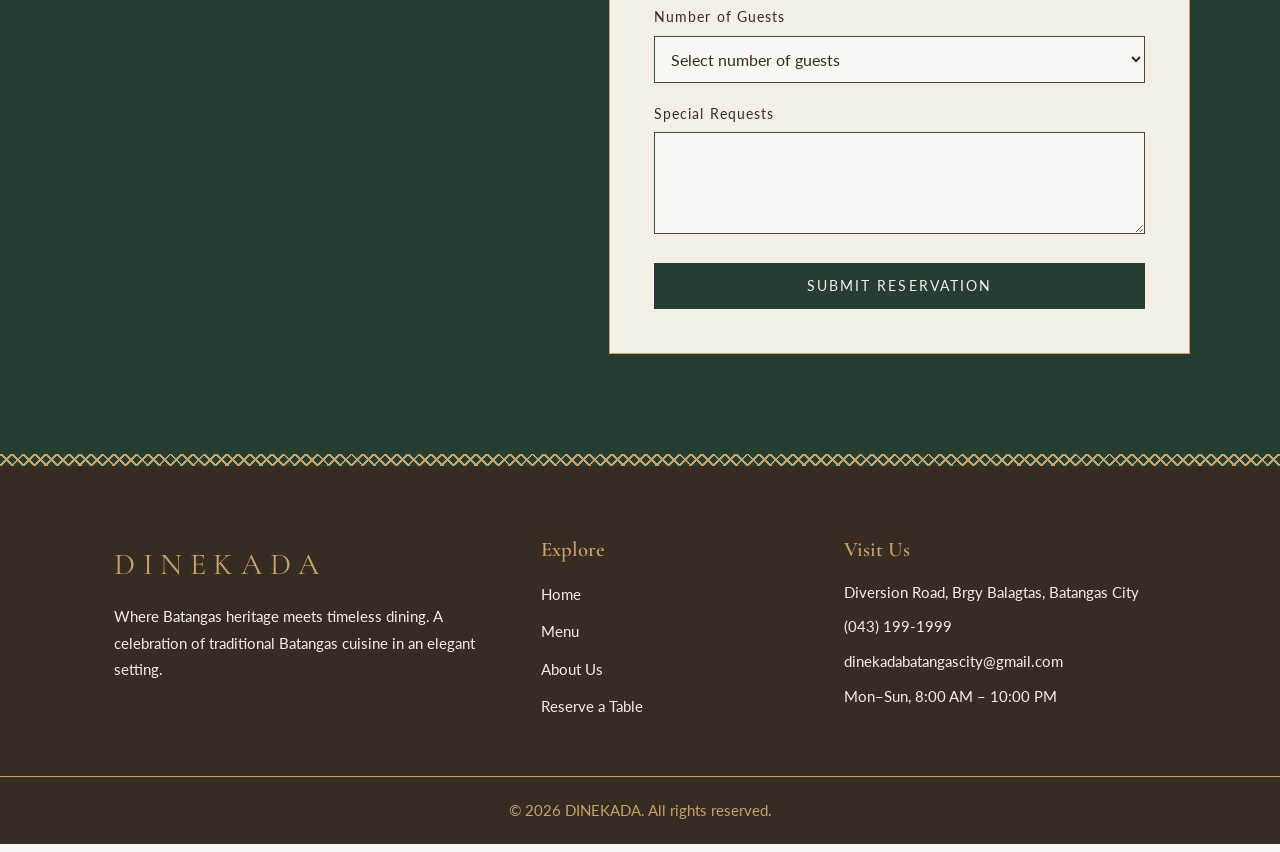
==== commit c4b74e28: "commit" ====
--- a/index.html
+++ b/index.html
@@ -155,7 +155,7 @@
         <h2>Reserve Your Table.</h2>
         <div class="gold-line"></div>
         <p>We would be honored to welcome you to DINEKADA. Share your details and preferred date, and join us for an evening of Batangas flavors.</p>
-        <p class="placeholder-text">[jjjjAdd reservation notes here, such as hours or group size policies.]</p>
+        <p class="placeholder-text"> We accept reservations daily from 10:00 AM to 9:00 PM. For large groups exceeding 10 guests or special events, please contact us directly</p>
       </div>
 
       <!-- RESERVATION FORM
@@ -187,8 +187,8 @@
           </div>
 
           <div>
-            <label for="time">Reservation Time</label>
-            <input type="time" id="time" name="reservation_time" required>
+            <label for="time">Reservation Time (8:00 AM - 10:00 PM)</label>
+            <input type="time" id="time" name="reservation_time" min="08:00" max="22:00" required>
           </div>
 
           <div class="form-full">
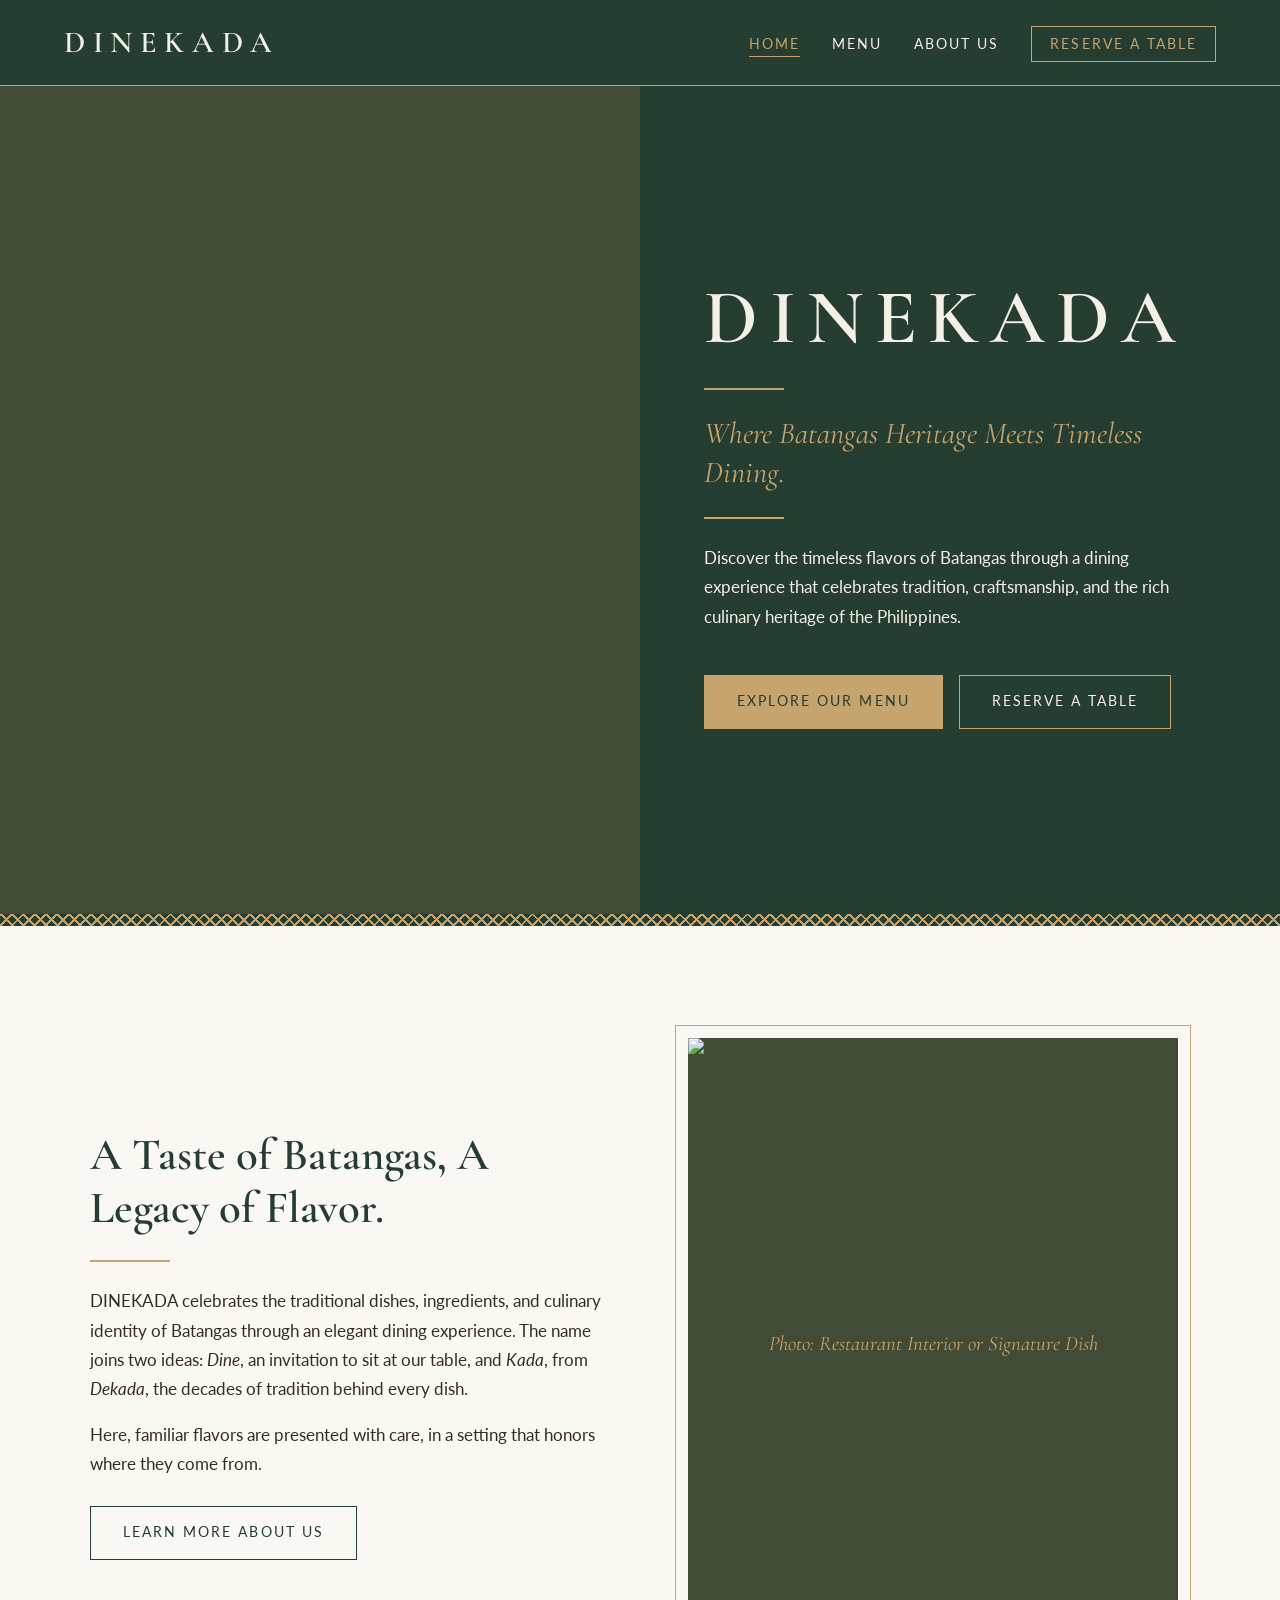
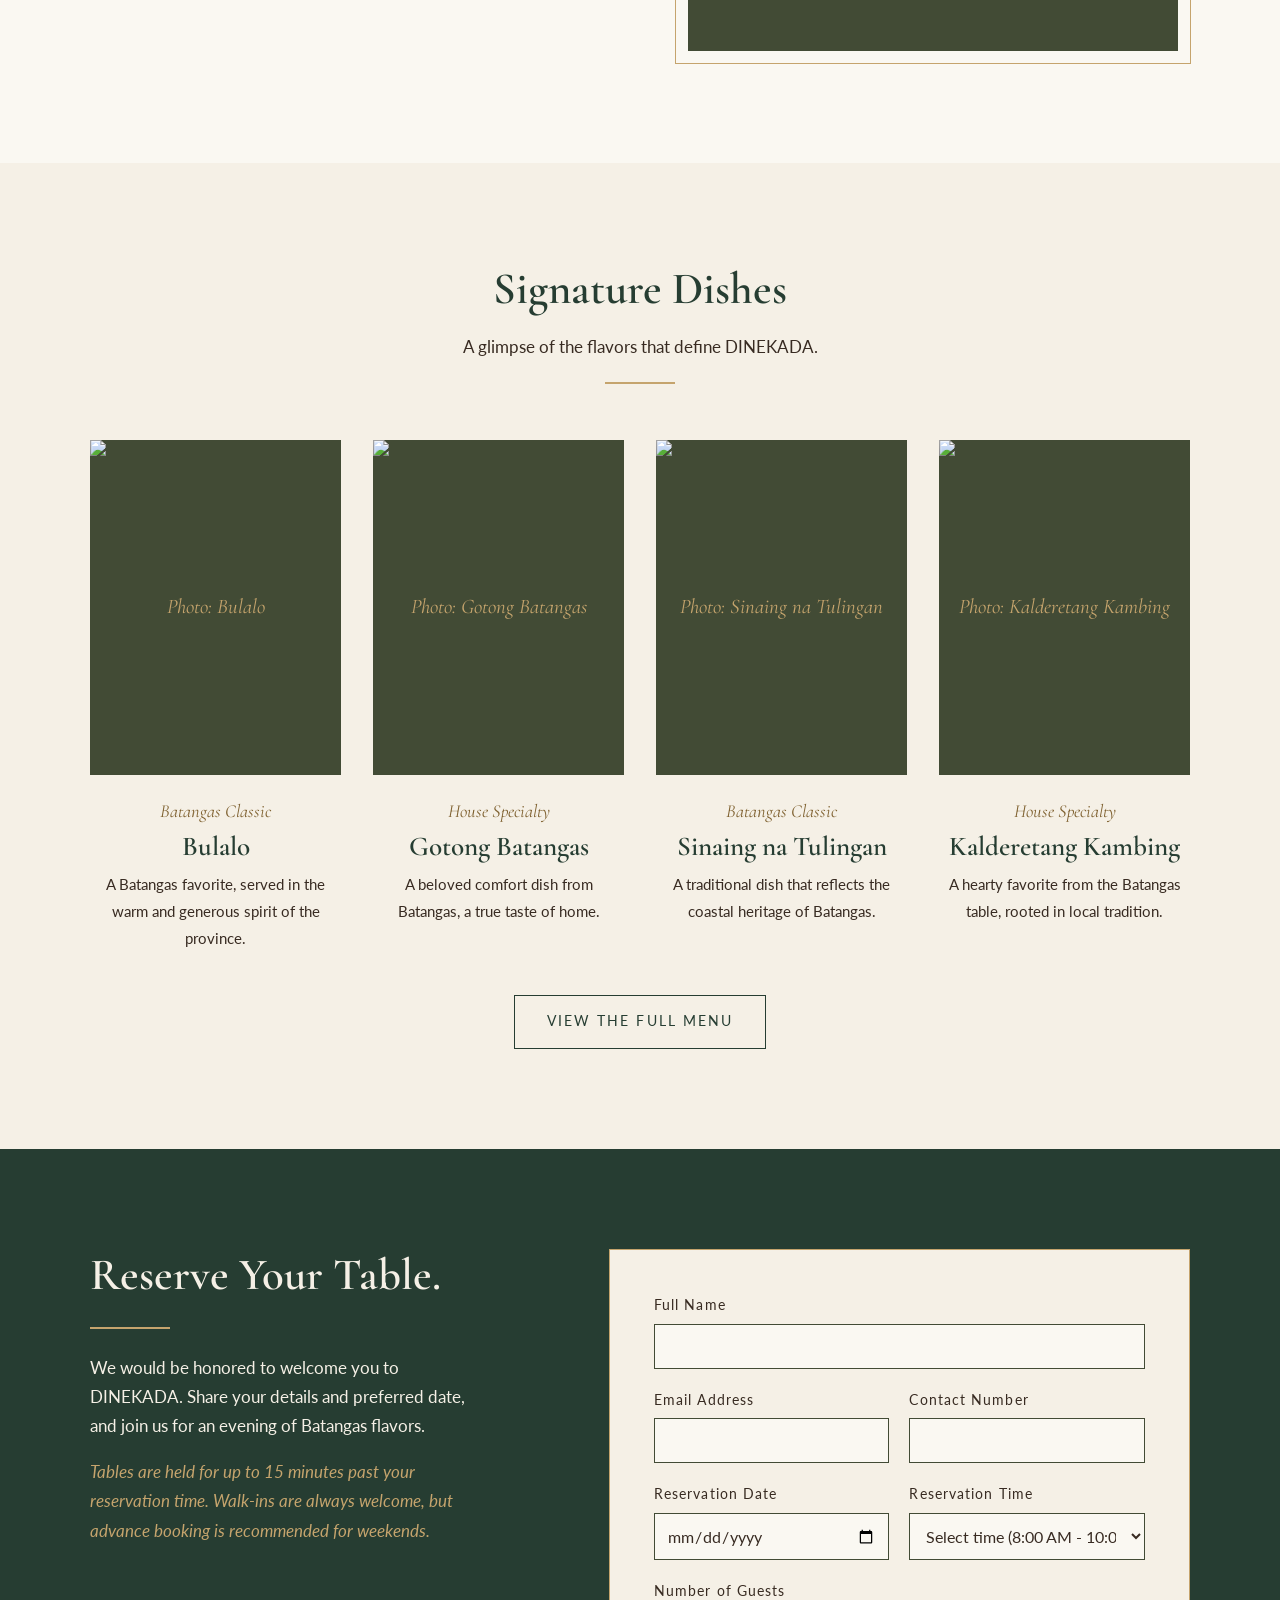
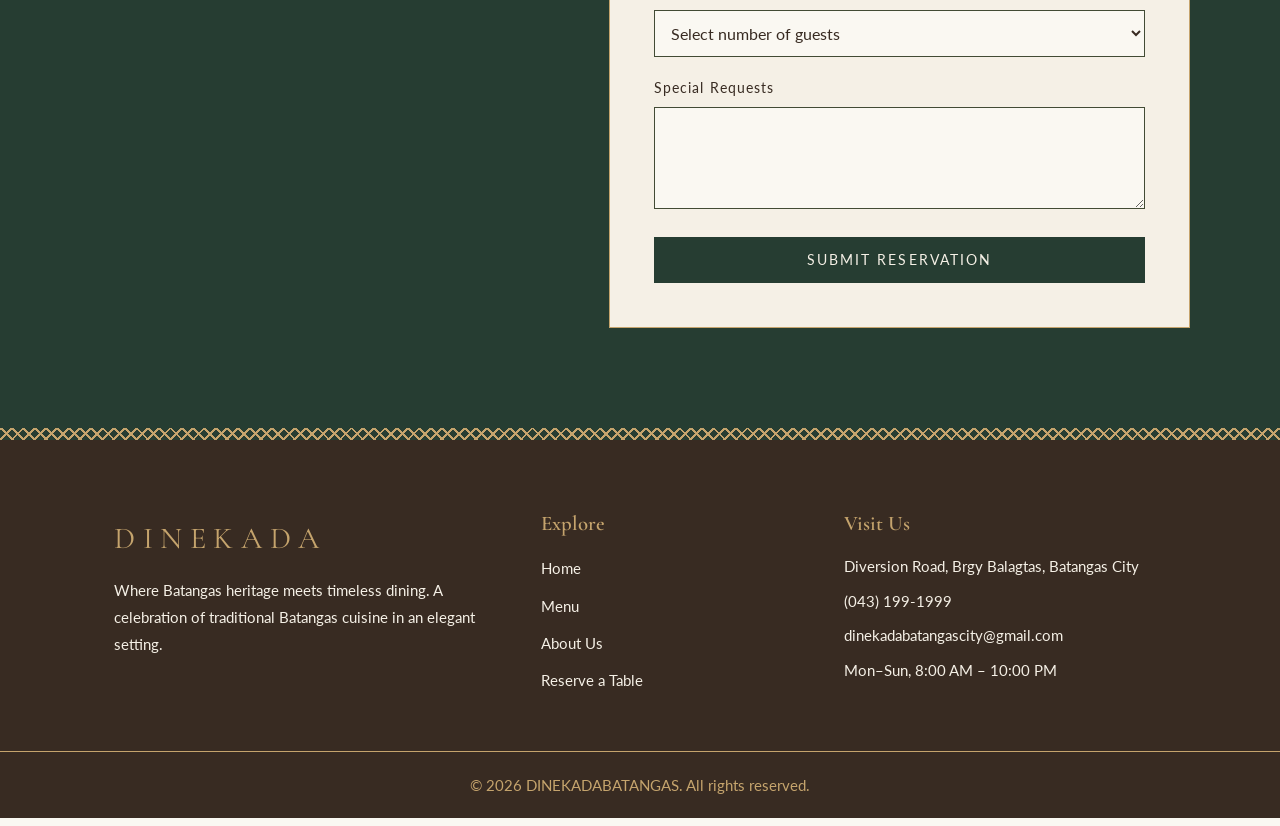
==== commit 770df6e4: "commit" ====
--- a/index.html
+++ b/index.html
@@ -155,14 +155,12 @@
         <h2>Reserve Your Table.</h2>
         <div class="gold-line"></div>
         <p>We would be honored to welcome you to DINEKADA. Share your details and preferred date, and join us for an evening of Batangas flavors.</p>
-        <p class="placeholder-text"> We accept reservations daily from 10:00 AM to 9:00 PM. For large groups exceeding 10 guests or special events, please contact us directly</p>
-      </div>
-
-      <!-- RESERVATION FORM
-           This form only displays the fields. It does NOT save or send anything yet.
-           Later, a backend developer can replace action="#" with the real
-           address (for example action="reserve.php"). Each field already has a
-           "name" so a backend can read it. -->
+        <p class="placeholder-text"> Tables are held for up to 15 minutes past your reservation time. 
+          Walk-ins are always welcome, but advance booking is recommended for weekends.</p>
+      </div>
+
+      <!-- RESERVATION FORM -->
+           
      <form class="reservation-form" action="thankyou.html" method="get">
         <div class="form-grid">
 
@@ -187,8 +185,25 @@
           </div>
 
           <div>
-            <label for="time">Reservation Time (8:00 AM - 10:00 PM)</label>
-            <input type="time" id="time" name="reservation_time" min="08:00" max="22:00" required>
+            <label for="time">Reservation Time</label>
+            <select id="time" name="reservation_time" required>
+              <option value="">Select time (8:00 AM - 10:00 PM)</option>
+              <option value="08:00">08:00 AM</option>
+              <option value="09:00">09:00 AM</option>
+              <option value="10:00">10:00 AM</option>
+              <option value="11:00">11:00 AM</option>
+              <option value="12:00">12:00 PM</option>
+              <option value="13:00">01:00 PM</option>
+              <option value="14:00">02:00 PM</option>
+              <option value="15:00">03:00 PM</option>
+              <option value="16:00">04:00 PM</option>
+              <option value="17:00">05:00 PM</option>
+              <option value="18:00">06:00 PM</option>
+              <option value="19:00">07:00 PM</option>
+              <option value="20:00">08:00 PM</option>
+              <option value="21:00">09:00 PM</option>
+              <option value="22:00">10:00 PM</option>
+            </select>
           </div>
 
           <div class="form-full">
@@ -247,7 +262,7 @@
       </div> 
 
     </div>
-    <p class="copyright">&copy; 2026 DINEKADA. All rights reserved.</p>
+    <p class="copyright">&copy; 2026 DINEKADABATANGAS. All rights reserved.</p>
   </footer>
 
 </body>
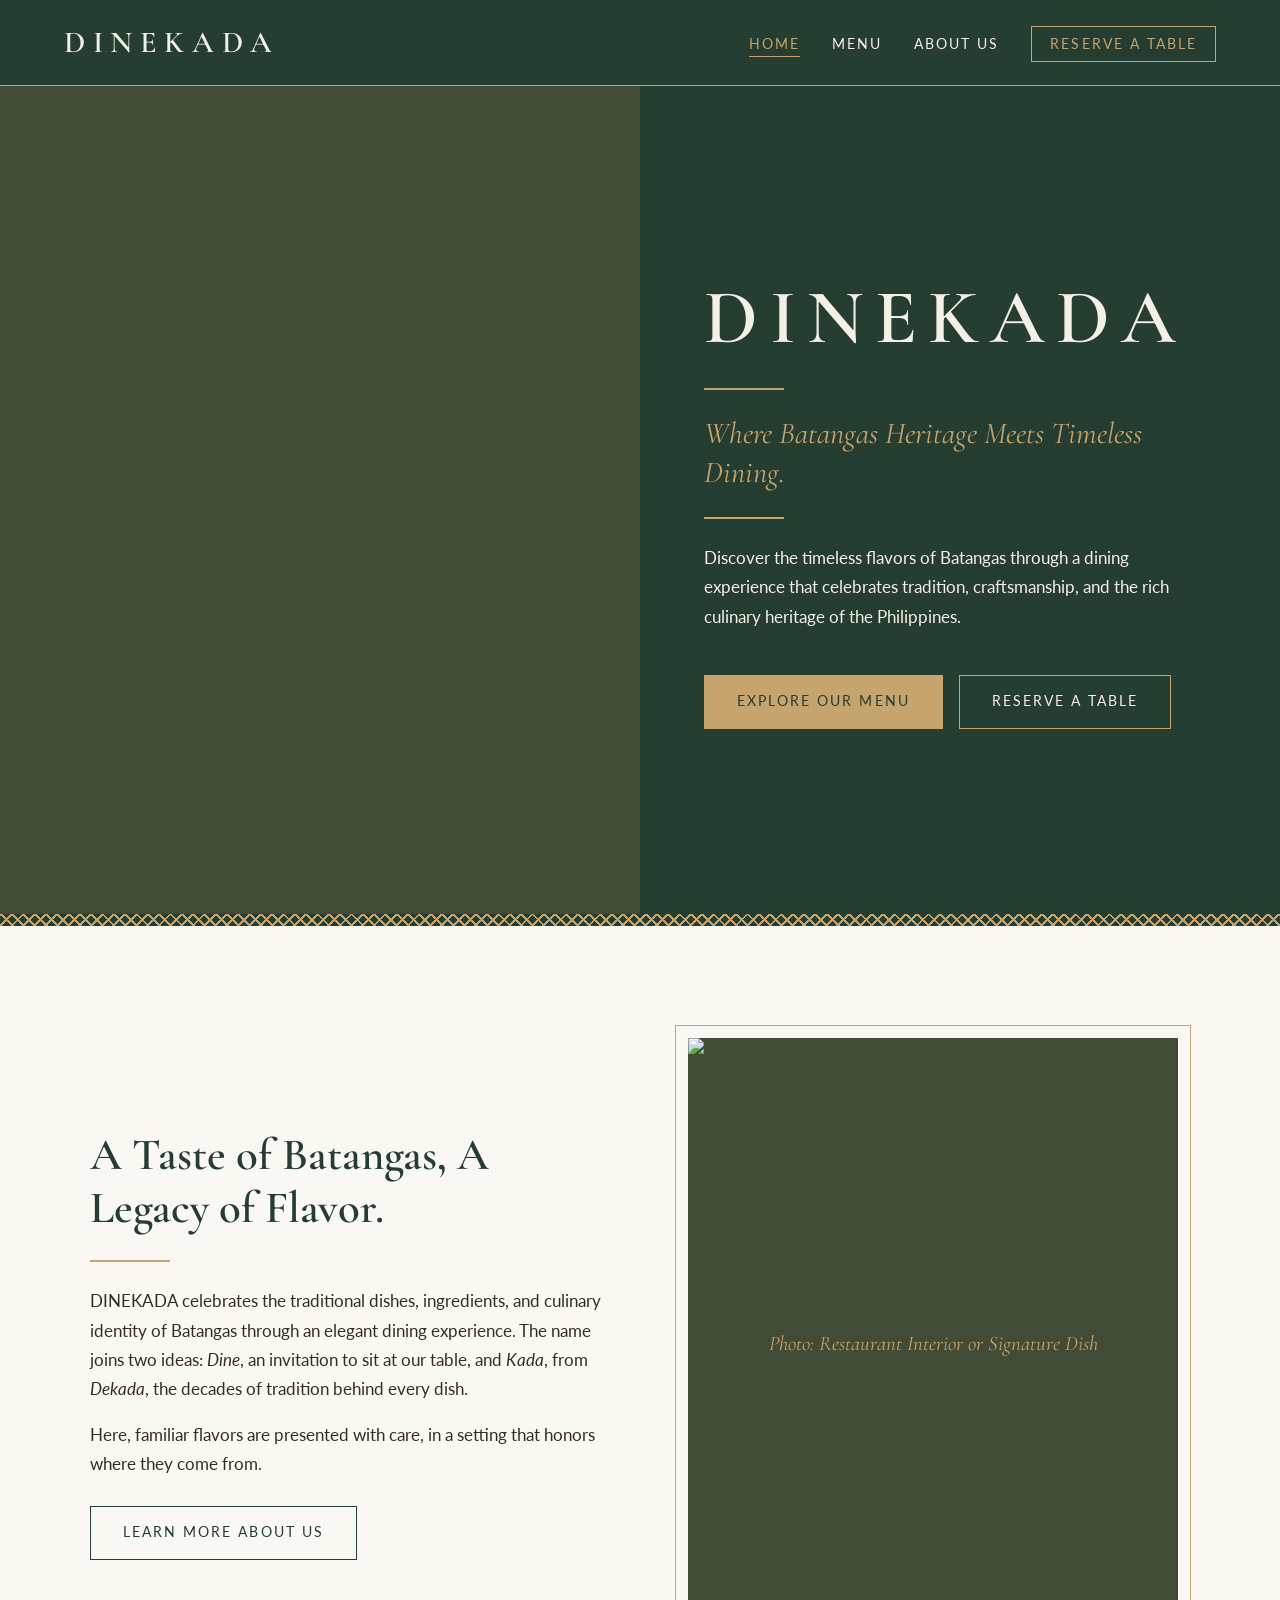
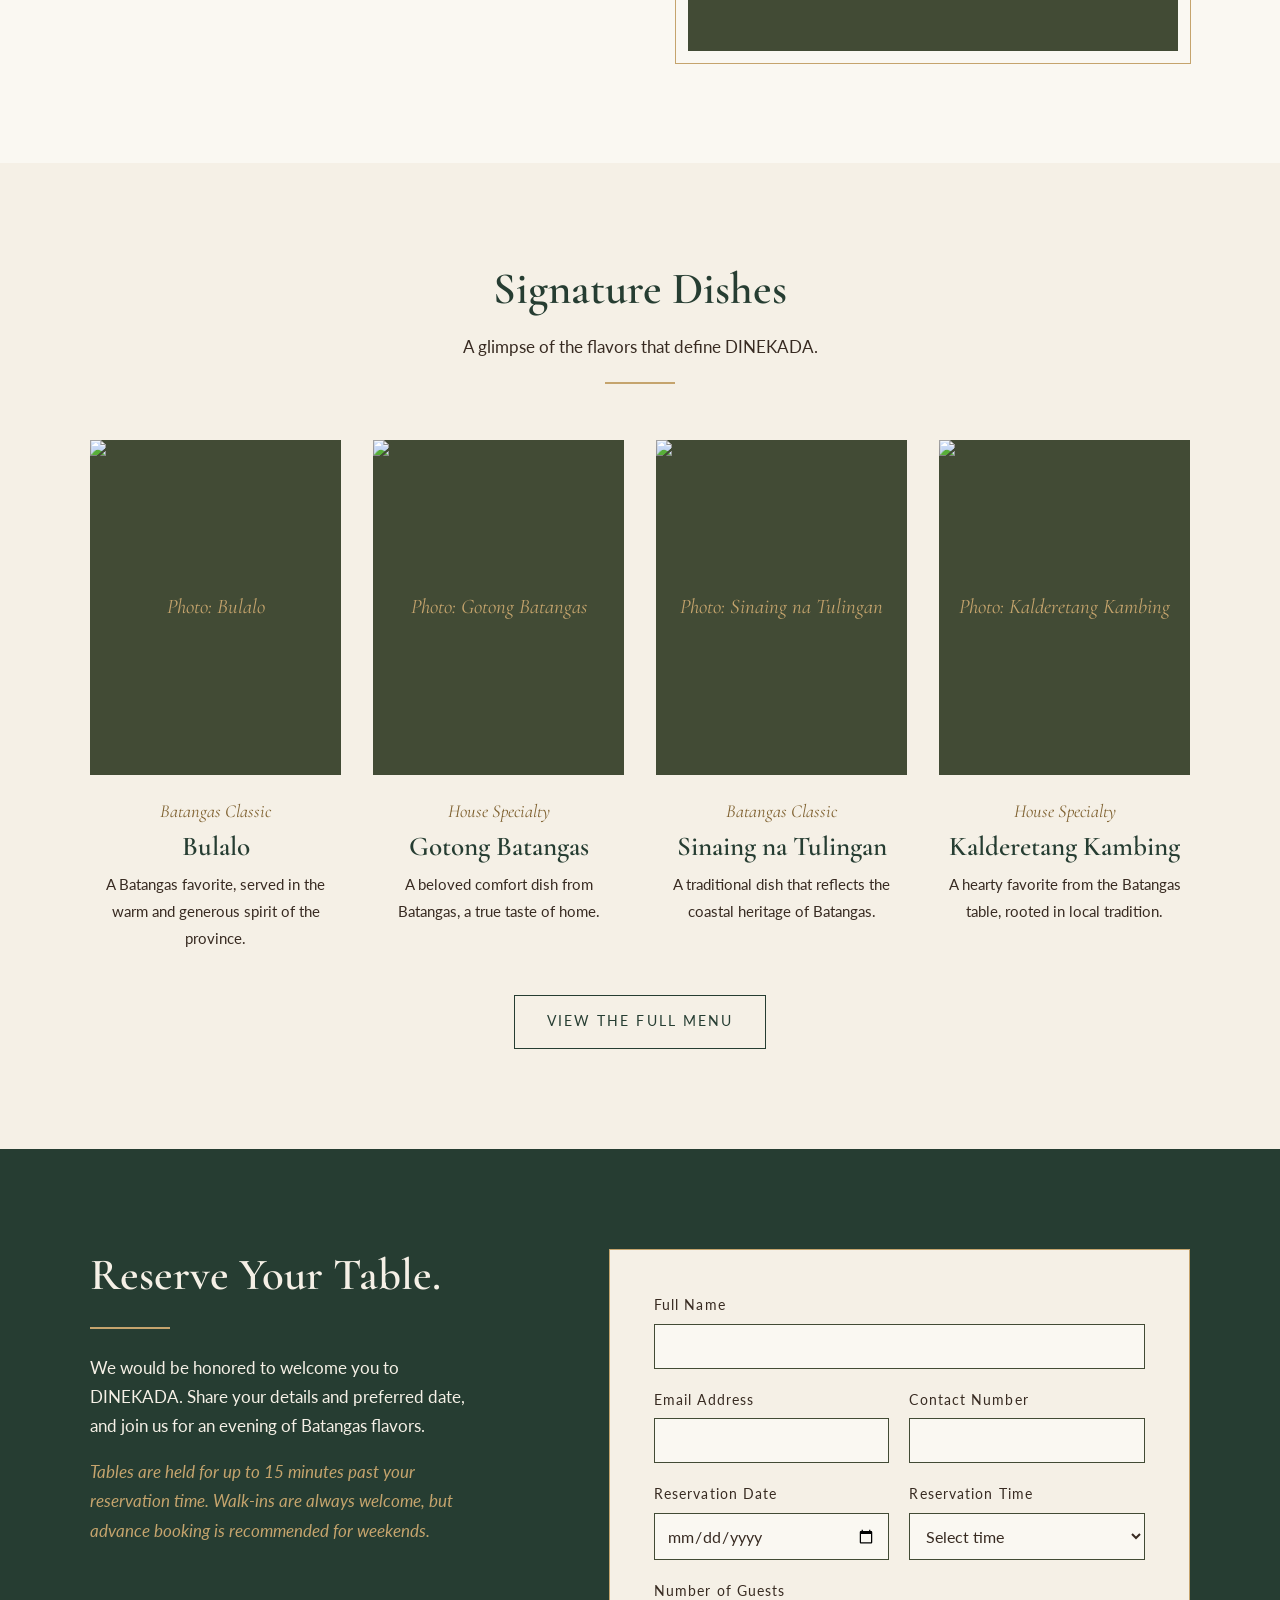
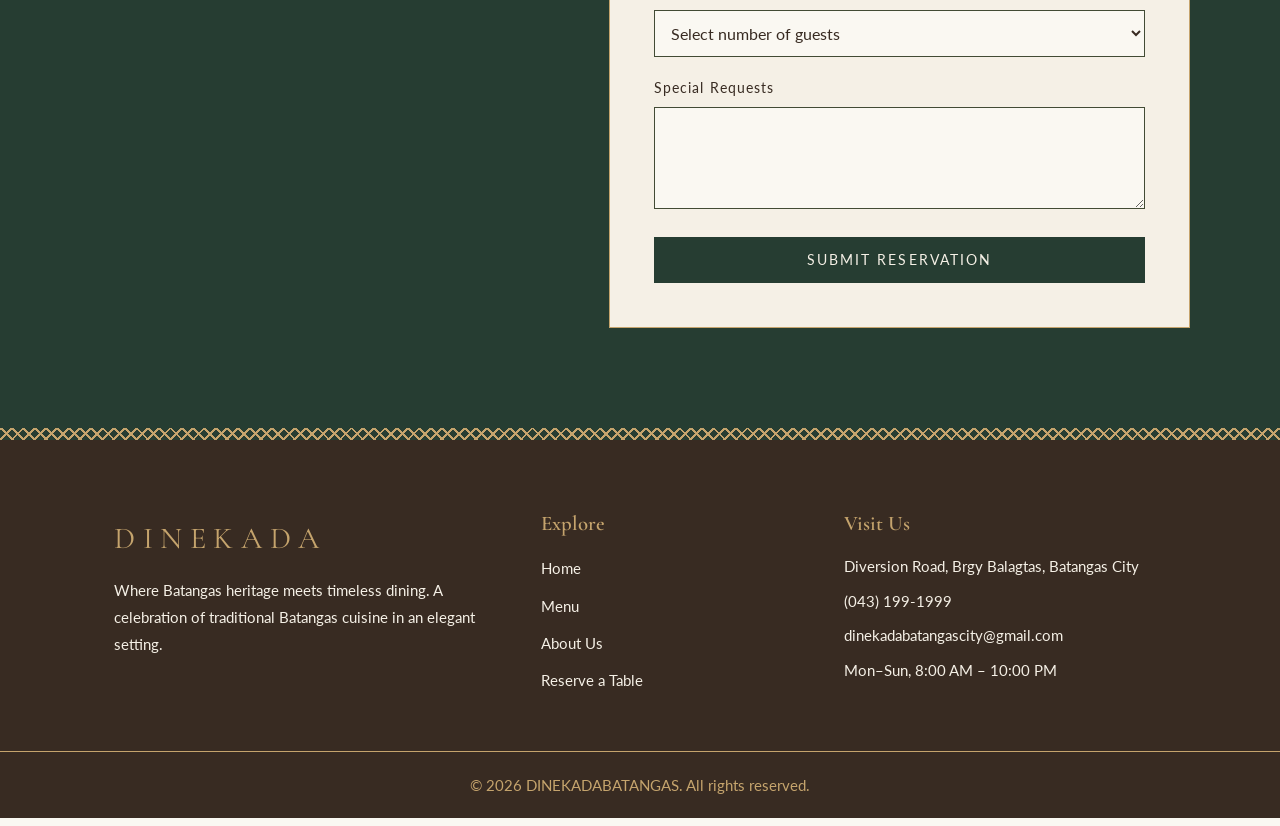
==== commit 404fdc33: "commit" ====
--- a/index.html
+++ b/index.html
@@ -187,7 +187,7 @@
           <div>
             <label for="time">Reservation Time</label>
             <select id="time" name="reservation_time" required>
-              <option value="">Select time (8:00 AM - 10:00 PM)</option>
+              <option value="">Select time </option>
               <option value="08:00">08:00 AM</option>
               <option value="09:00">09:00 AM</option>
               <option value="10:00">10:00 AM</option>
@@ -202,7 +202,7 @@
               <option value="19:00">07:00 PM</option>
               <option value="20:00">08:00 PM</option>
               <option value="21:00">09:00 PM</option>
-              <option value="22:00">10:00 PM</option>
+              
             </select>
           </div>
 
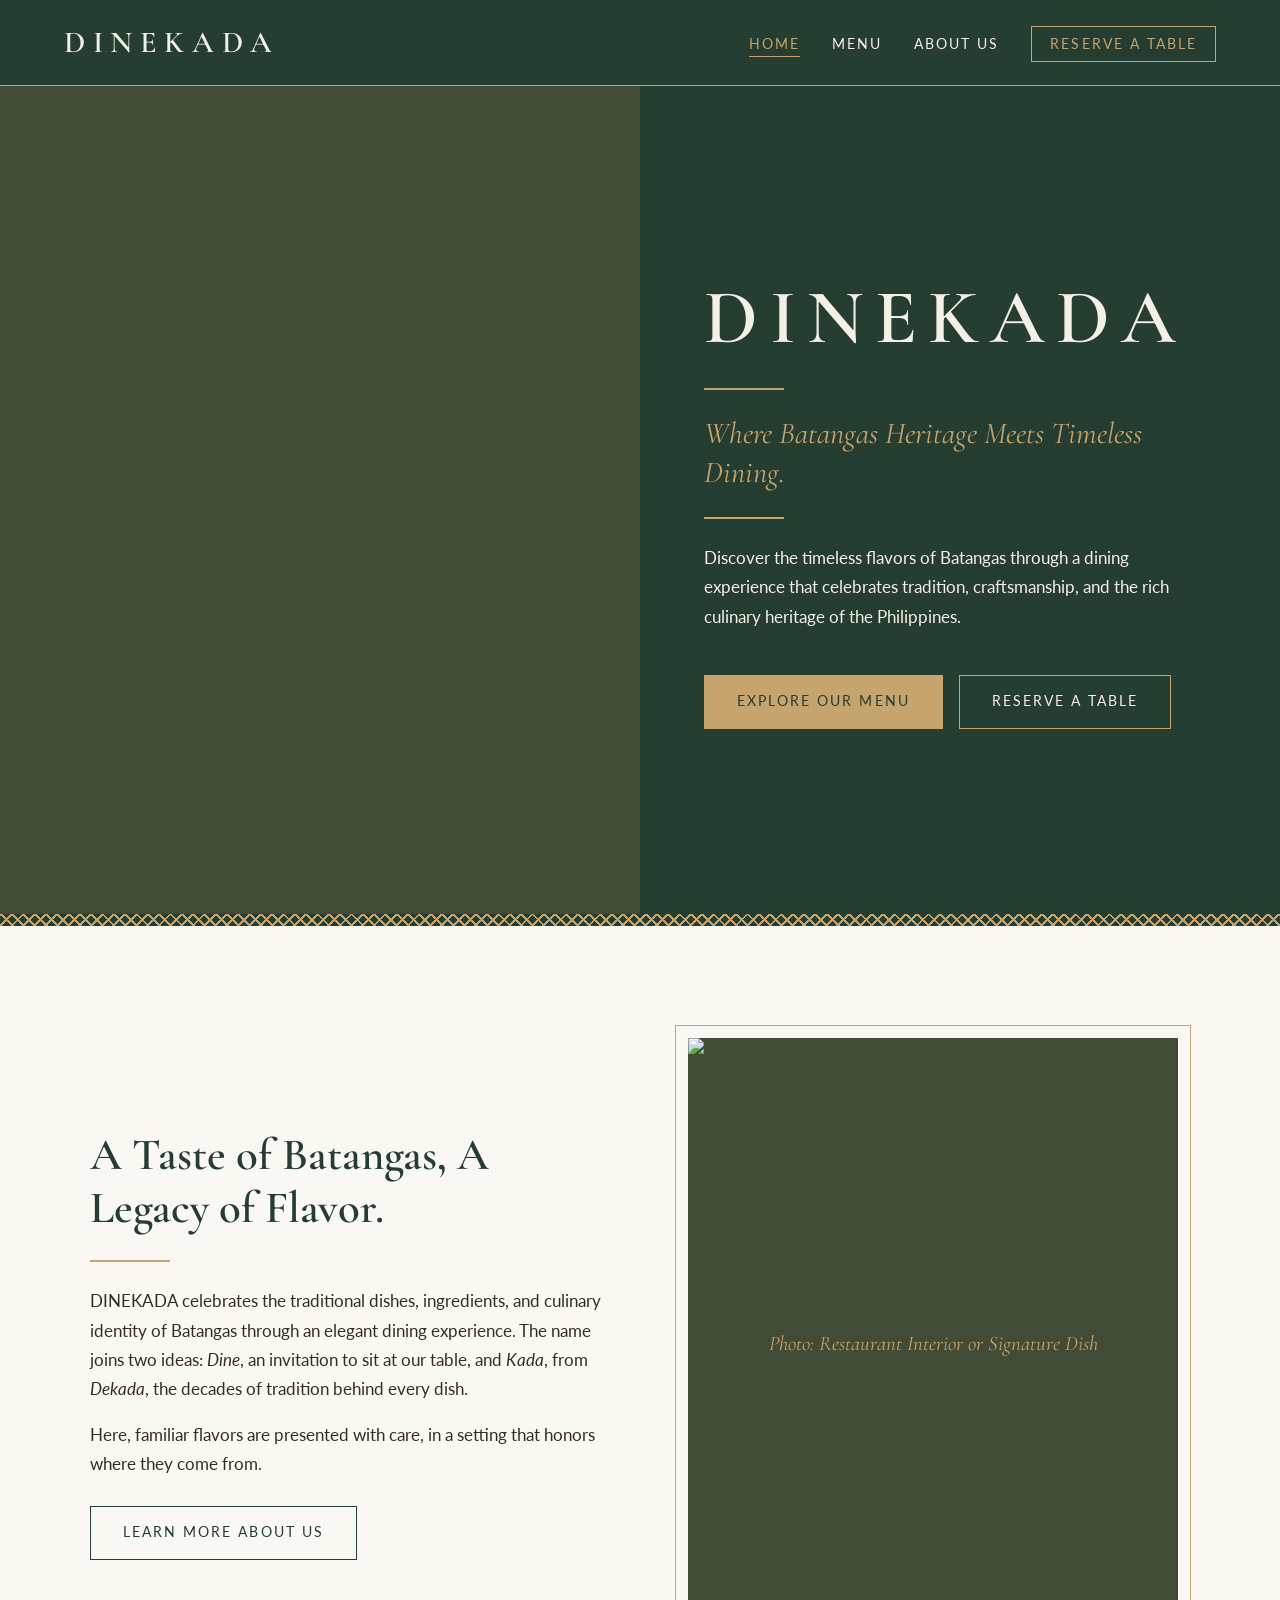
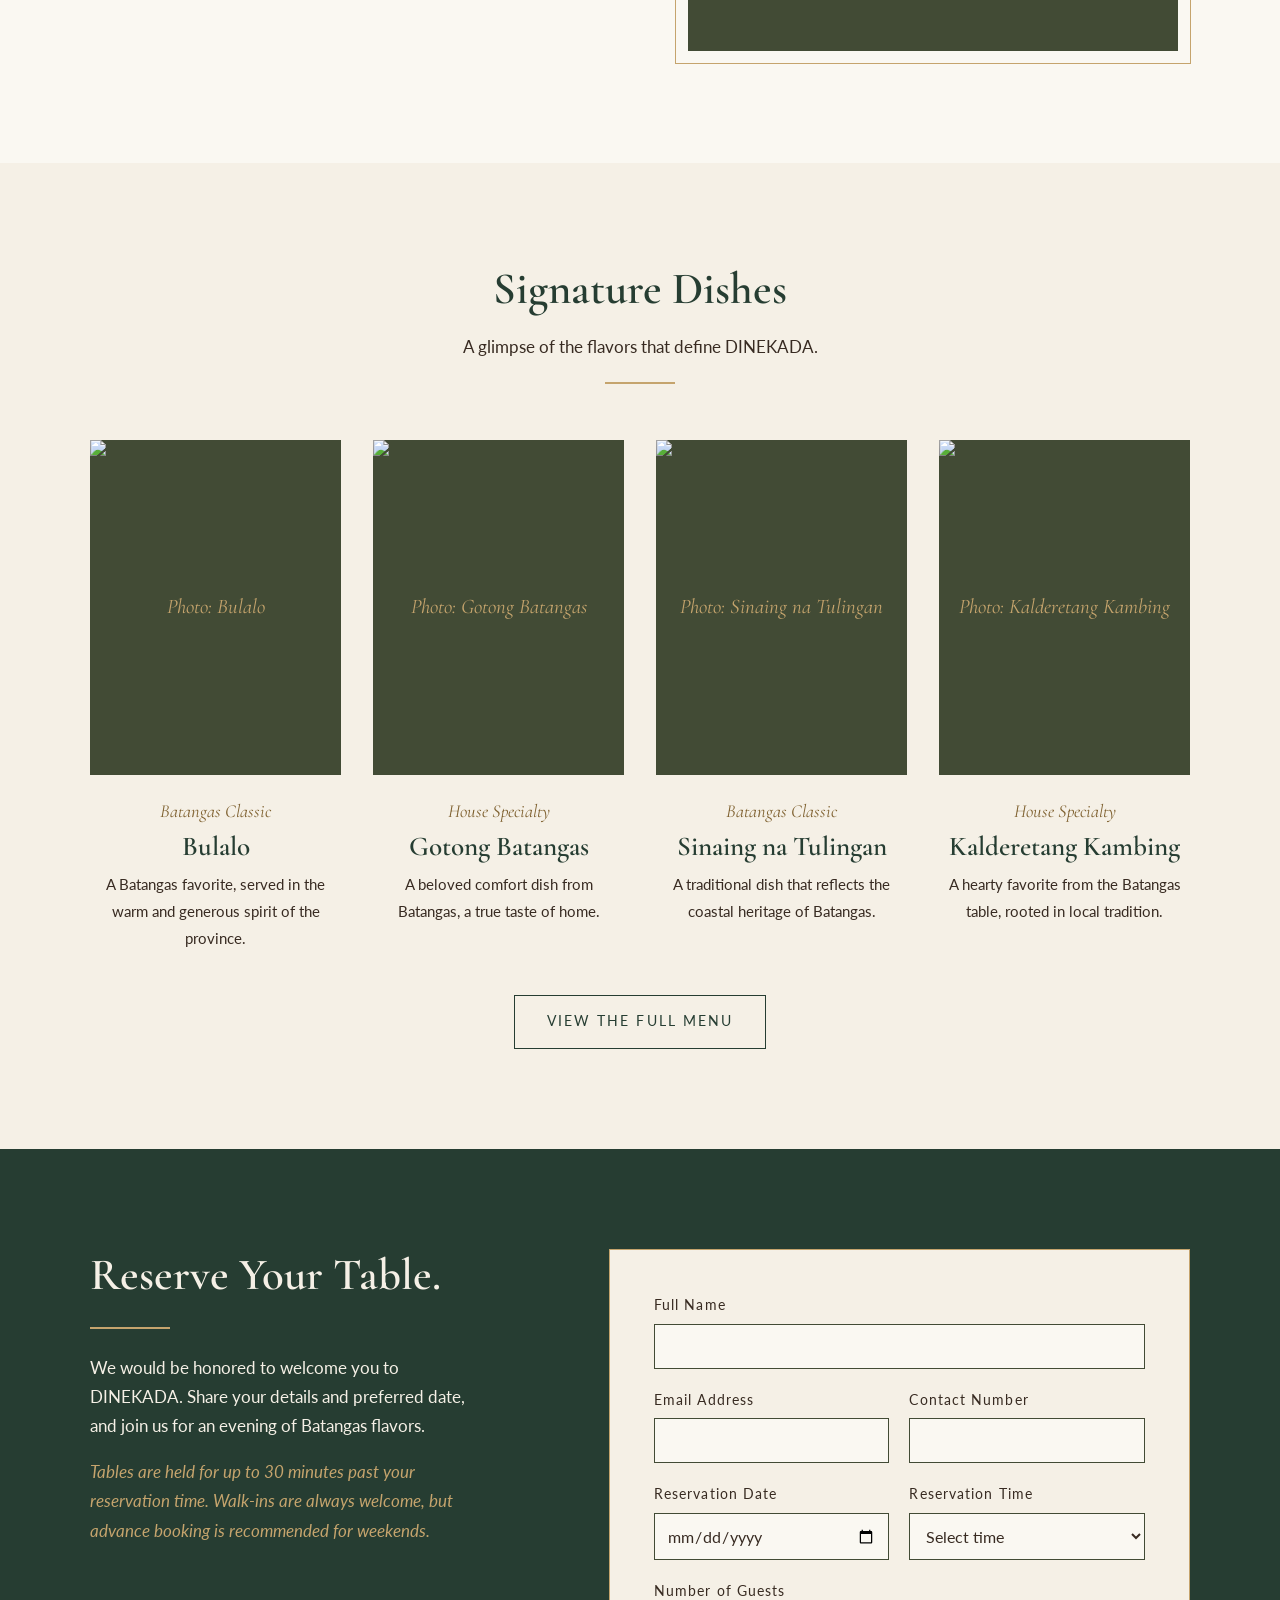
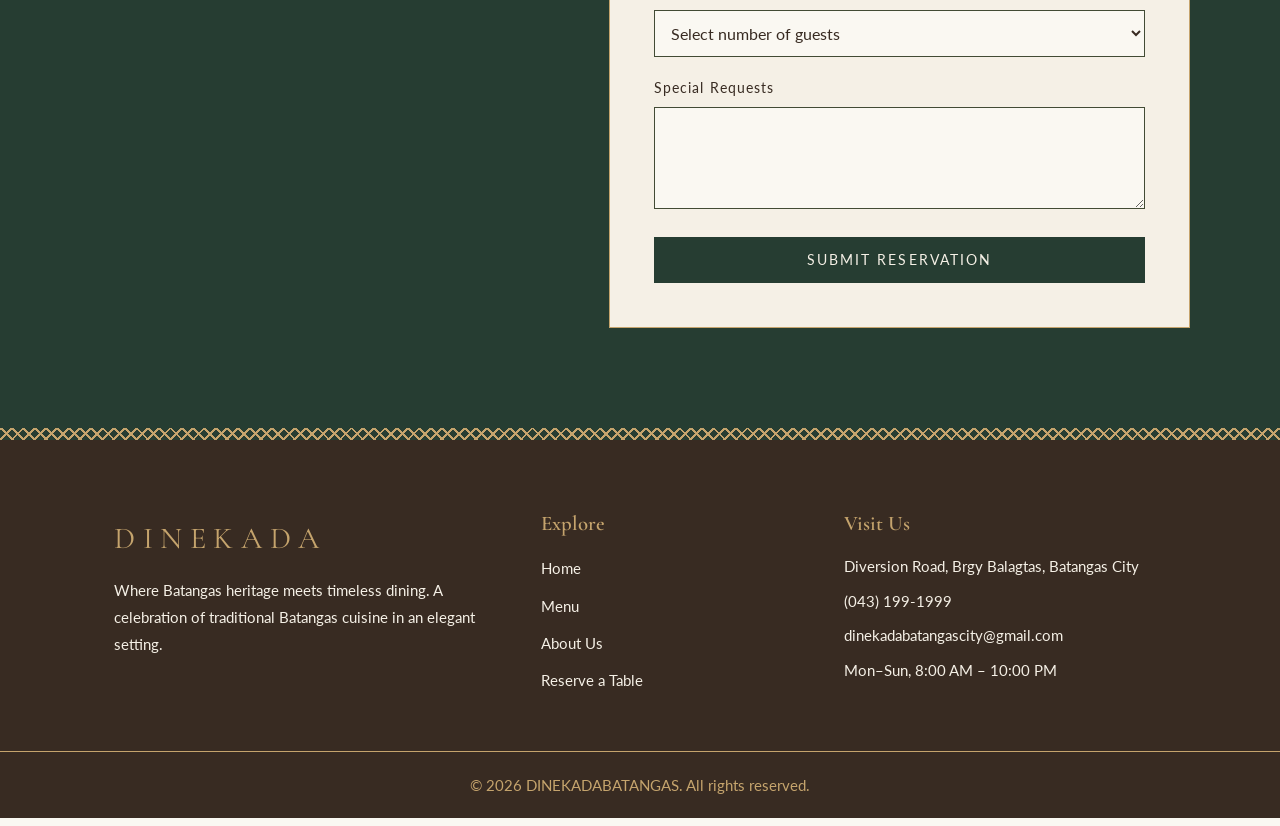
==== commit 048377d6: "commit" ====
--- a/index.html
+++ b/index.html
@@ -155,7 +155,7 @@
         <h2>Reserve Your Table.</h2>
         <div class="gold-line"></div>
         <p>We would be honored to welcome you to DINEKADA. Share your details and preferred date, and join us for an evening of Batangas flavors.</p>
-        <p class="placeholder-text"> Tables are held for up to 15 minutes past your reservation time. 
+        <p class="placeholder-text"> Tables are held for up to 30 minutes past your reservation time. 
           Walk-ins are always welcome, but advance booking is recommended for weekends.</p>
       </div>
 
